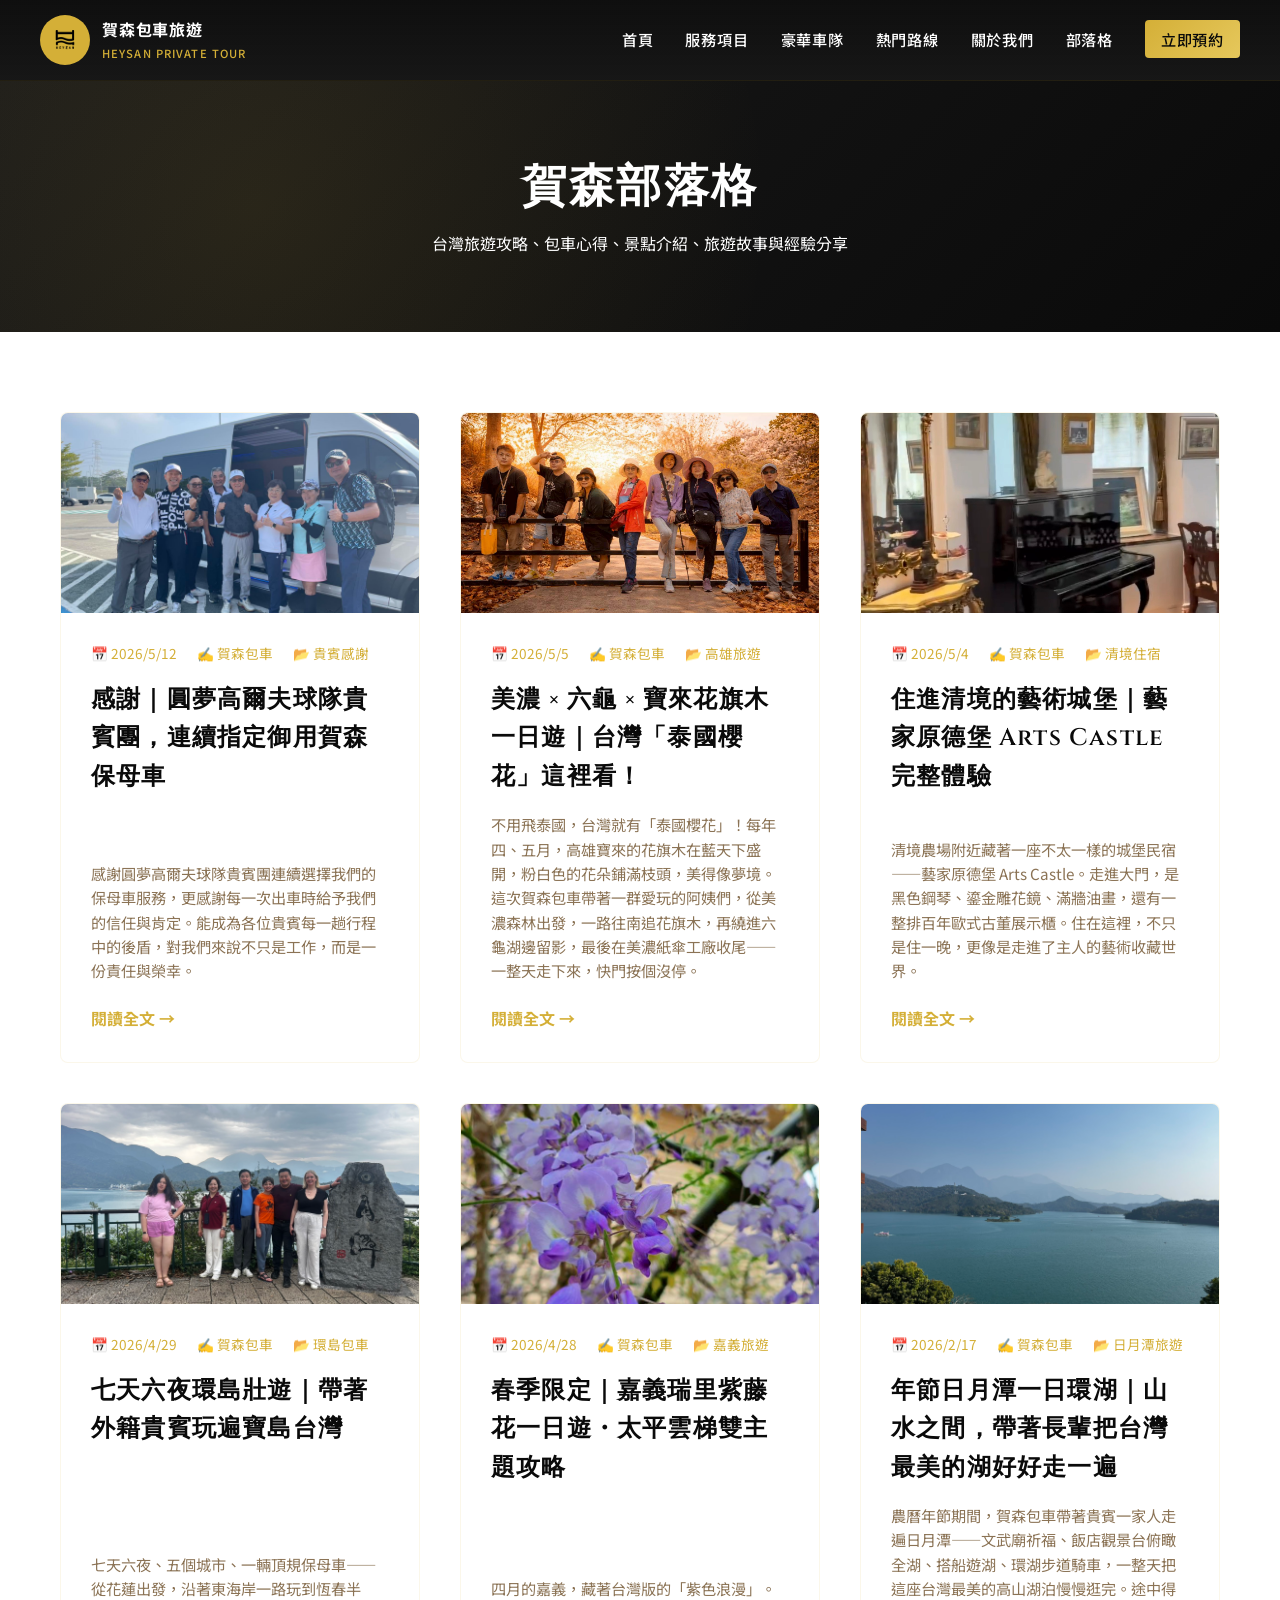
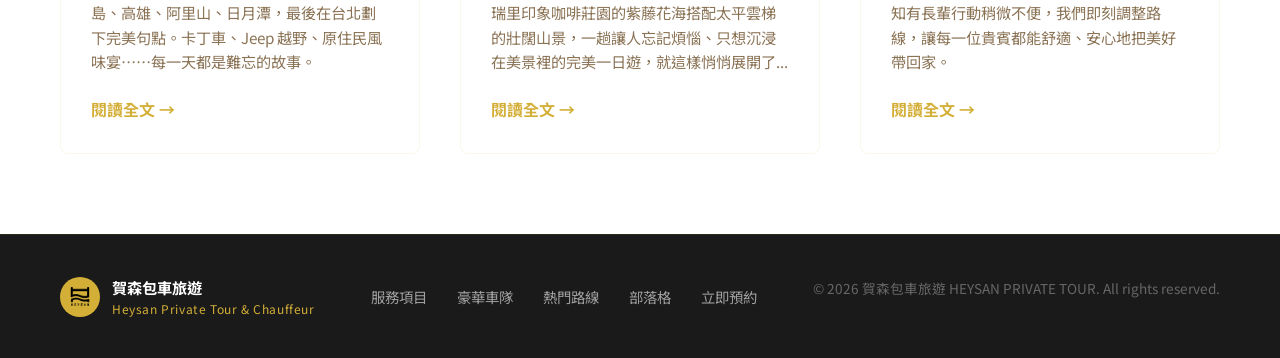
==== blog/index.html @ f7f4a474 "feat: 中國版介面全面轉換為簡體中文" ====
<!DOCTYPE html>
<html lang="zh-Hant">
<head>
  <meta charset="UTF-8" />
  <meta name="viewport" content="width=device-width, initial-scale=1.0" />
  <title>部落格 | 賀森包車旅遊</title>
  <meta name="description" content="賀森包車旅遊部落格 - 台灣旅遊攻略、包車心得、景點介紹、旅遊故事。" />
  <meta name="keywords" content="賀森包車, 台灣包車旅遊, 包車一日遊, 台中包車, 南投包車, 日月潭包車, 清境包車, 嘉義包車, 高雄包車, 環島包車" />
  <meta property="og:type" content="website" />
  <meta property="og:site_name" content="賀森包車旅遊" />
  <meta property="og:title" content="部落格 | 賀森包車旅遊" />
  <meta property="og:description" content="賀森包車旅遊部落格 - 台灣旅遊攻略、包車心得、景點介紹、旅遊故事。" />
  <meta property="og:url" content="https://leadercarrental.github.io/hesun-V.2/blog/" />
  <meta property="og:image" content="https://leadercarrental.github.io/hesun-V.2/blog/images/sun-moon-lake/S__478224393_0.jpg" />
  <link rel="canonical" id="canonical-link" href="https://leadercarrental.github.io/hesun-V.2/blog/" />
  <!-- Google Analytics（中國版不載入）-->
  <script>
    if (window.location.hostname !== 'leadercarrental779.pages.dev') {
      var s = document.createElement('script');
      s.async = true;
      s.src = 'https://www.googletagmanager.com/gtag/js?id=G-S09SJTV4PD';
      document.head.appendChild(s);
      window.dataLayer = window.dataLayer || [];
      function gtag(){dataLayer.push(arguments);}
      gtag('js', new Date());
      gtag('config', 'G-S09SJTV4PD');
    }
  </script>

  <link rel="stylesheet" href="../assets/css/fonts.css" />

  <link rel="stylesheet" href="../assets/css/styles.css?v=10" />
  <style>
    .blog-header {
      background: linear-gradient(135deg, var(--color-black) 0%, var(--color-dark) 100%);
      color: var(--color-white);
      padding: 80px 20px 60px;
      text-align: center;
      position: relative;
      /* 移除 overflow:hidden 避免遮擋手機版導覽下拉選單 */
    }

    .blog-header::before {
      content: '';
      position: absolute;
      inset: 0;
      background: radial-gradient(circle at 20% 50%, rgba(212, 175, 55, 0.1) 0%, transparent 50%);
    }

    .blog-header-content {
      position: relative;
      z-index: 2;
      max-width: 700px;
      margin: 0 auto;
    }

    .blog-header h1 {
      font-size: 2.8rem;
      margin-bottom: 1rem;
    }

    .blog-grid {
      display: grid;
      grid-template-columns: repeat(auto-fill, minmax(300px, 1fr));
      gap: 40px;
      padding: 80px 20px;
      max-width: 1200px;
      margin: 0 auto;
    }

    @media (max-width: 640px) {
      .blog-grid {
        grid-template-columns: 1fr;
        gap: 24px;
        padding: 40px 16px;
      }

      .blog-header {
        padding: 60px 16px 40px;
      }

      .blog-header h1 {
        font-size: 2rem;
      }
    }

    .blog-card {
      background: var(--color-white);
      border: 1px solid rgba(212, 175, 55, 0.1);
      border-radius: var(--border-radius);
      overflow: hidden;
      transition: var(--transition-slow);
      display: flex;
      flex-direction: column;
      height: 100%;
      cursor: pointer;
    }

    .blog-card:hover {
      transform: translateY(-10px);
      border-color: var(--color-gold);
      box-shadow: 0 20px 50px rgba(0, 0, 0, 0.1);
    }

    .blog-thumbnail {
      height: 200px;
      background: linear-gradient(135deg, rgba(212, 175, 55, 0.2), rgba(212, 175, 55, 0.05));
      display: flex;
      align-items: center;
      justify-content: center;
      font-size: 4rem;
      color: rgba(212, 175, 55, 0.3);
      overflow: hidden;
      position: relative;
    }

    .blog-card:hover .blog-thumbnail {
      transform: scale(1.05);
    }

    .blog-content {
      padding: 30px;
      flex-grow: 1;
      display: flex;
      flex-direction: column;
    }

    .blog-meta {
      display: flex;
      gap: 20px;
      font-size: 0.85rem;
      color: var(--color-gold);
      margin-bottom: 1rem;
      flex-wrap: wrap;
    }

    .blog-meta span {
      display: flex;
      align-items: center;
      gap: 5px;
    }

    .blog-card h3 {
      color: var(--color-dark);
      margin-bottom: 1rem;
      flex-grow: 1;
    }

    .blog-card p {
      color: var(--color-accent);
      font-size: 0.95rem;
      line-height: 1.6;
      margin-bottom: 1.5rem;
    }

    .blog-link {
      color: var(--color-gold);
      text-decoration: none;
      font-weight: 600;
      transition: var(--transition);
      display: inline-block;
    }

    .blog-link:hover {
      color: var(--color-gold-light);
      transform: translateX(5px);
    }

    .blog-empty {
      text-align: center;
      padding: 80px 20px;
      color: var(--color-accent);
    }

    .blog-empty h3 {
      margin-bottom: 1rem;
    }

    .blog-empty p {
      margin-bottom: 2rem;
    }

    .back-link {
      display: inline-block;
      padding: 10px 20px;
      color: var(--color-gold);
      text-decoration: none;
      margin: 20px;
      font-weight: 600;
      transition: var(--transition);
    }

    .back-link:hover {
      color: var(--color-gold-light);
    }

    .back-link::before {
      content: '← ';
      margin-right: 5px;
    }

    .blog-thumbnail img {
      width: 100%;
      height: 100%;
      object-fit: cover;
      display: block;
      transition: var(--transition-slow);
    }

    .blog-card:hover .blog-thumbnail img {
      transform: scale(1.05);
    }

    /* ===== ARTICLE MODAL ===== */
    .article-overlay {
      display: none;
      position: fixed;
      inset: 0;
      background: rgba(0, 0, 0, 0.85);
      z-index: 10000;
      overflow-y: auto;
      padding: 20px;
    }

    .article-overlay.open {
      display: block;
    }

    .article-box {
      background: #fff;
      max-width: 800px;
      margin: 40px auto;
      border-radius: 12px;
      overflow: hidden;
      position: relative;
    }

    .article-close-btn {
      position: fixed;
      top: 16px;
      right: 16px;
      background: var(--color-black);
      color: var(--color-gold);
      border: 1px solid var(--color-gold);
      padding: 8px 18px;
      font-size: 0.9rem;
      cursor: pointer;
      border-radius: 4px;
      z-index: 10001;
      transition: background 0.2s;
    }

    .article-close-btn:hover {
      background: var(--color-gold);
      color: var(--color-black);
    }

    .article-hero {
      background: linear-gradient(135deg, #000 0%, #1a1a1a 100%);
      color: #fff;
      padding: 50px 40px 40px;
    }

    .article-hero h1 {
      font-size: 1.9rem;
      line-height: 1.4;
      margin-bottom: 1rem;
      color: #fff;
    }

    .article-hero-meta {
      display: flex;
      gap: 20px;
      font-size: 0.85rem;
      color: var(--color-gold);
      flex-wrap: wrap;
    }

    .article-body {
      padding: 40px;
      line-height: 1.9;
    }

    .article-body p {
      color: #444;
      margin-bottom: 1.4rem;
      font-size: 1rem;
    }

    .article-body h2 {
      color: #111;
      font-size: 1.5rem;
      margin: 2.5rem 0 1rem;
      padding-bottom: 0.4rem;
      border-bottom: 2px solid rgba(212, 175, 55, 0.3);
    }

    .article-body ul {
      margin: 0 0 1.4rem 1.2rem;
      color: #444;
    }

    .article-body li {
      margin-bottom: 0.6rem;
    }

    .article-body figure {
      margin: 2rem 0;
    }

    .article-body figure img {
      width: 100%;
      border-radius: 10px;
      box-shadow: 0 6px 24px rgba(0, 0, 0, 0.12);
      display: block;
    }

    .article-cta {
      background: linear-gradient(135deg, rgba(212,175,55,0.08), transparent);
      border: 2px solid var(--color-gold);
      border-radius: 8px;
      padding: 36px;
      margin-top: 3rem;
      text-align: center;
    }

    .article-cta h3 {
      color: #111;
      margin-bottom: 0.8rem;
    }

    .article-cta p {
      color: #666;
      margin-bottom: 1.2rem;
    }

    /* 關鍵字標籤 */
    .article-tags {
      margin: 2.5rem 0 0.5rem;
      display: flex;
      flex-wrap: wrap;
      gap: 8px;
    }

    .article-tag {
      background: rgba(212, 175, 55, 0.07);
      border: 1px solid rgba(212, 175, 55, 0.3);
      color: #999;
      font-size: 0.76rem;
      padding: 4px 13px;
      border-radius: 20px;
      white-space: nowrap;
      letter-spacing: 0.02em;
    }

    /* 雙圖並排 */
    .image-pair {
      display: grid;
      grid-template-columns: 1fr 1fr;
      gap: 14px;
      margin: 2rem 0;
    }

    .image-pair figure {
      margin: 0;
    }

    .image-pair img {
      width: 100%;
      height: 260px;
      object-fit: cover;
      border-radius: 10px;
      box-shadow: 0 6px 24px rgba(0, 0, 0, 0.12);
      display: block;
    }

    @media (max-width: 600px) {
      .image-pair {
        grid-template-columns: 1fr;
      }
    }

    /* Cover image */
    .article-cover-wrap {
      width: 100%;
      max-height: 420px;
      overflow: hidden;
      line-height: 0;
    }

    .article-cover-wrap img {
      width: 100%;
      max-height: 420px;
      object-fit: cover;
      display: block;
    }

    /* figcaption */
    .article-body figcaption {
      text-align: center;
      font-size: 0.82rem;
      color: #999;
      margin-top: 0.5rem;
      font-style: italic;
    }

    /* 影片 */
    .article-video-wrap {
      margin: 2rem 0;
    }

    .article-video-wrap video {
      width: 100%;
      border-radius: 10px;
      box-shadow: 0 6px 24px rgba(0, 0, 0, 0.12);
      display: block;
      background: #000;
    }

    /* YouTube Shorts 嵌入 */
    .youtube-shorts-wrap {
      margin: 2rem auto;
      max-width: 360px;
      position: relative;
      border-radius: 12px;
      overflow: hidden;
      box-shadow: 0 6px 24px rgba(0, 0, 0, 0.15);
    }

    .youtube-shorts-wrap::before {
      content: '';
      display: block;
      padding-top: 177.78%;
    }

    .youtube-shorts-wrap iframe {
      position: absolute;
      top: 0;
      left: 0;
      width: 100%;
      height: 100%;
      border: none;
    }

    /* Ordered list */
    .article-body ol {
      margin: 0 0 1.4rem 1.4rem;
      color: #444;
    }

    .article-body ol li {
      margin-bottom: 0.6rem;
    }

    /* Blockquote */
    .article-body blockquote {
      border-left: 3px solid var(--color-gold);
      margin: 1.5rem 0;
      padding: 0.8rem 1.4rem;
      background: rgba(212, 175, 55, 0.05);
      color: #555;
      font-style: italic;
    }

    /* Lead paragraph */
    .article-body > p:first-child {
      font-size: 1.06rem;
      color: #333;
      line-height: 2.1;
    }

    /* 手機版 */
    @media (max-width: 640px) {
      .article-overlay {
        padding: 0;
      }

      .article-box {
        margin: 0;
        border-radius: 0;
        min-height: 100dvh;
      }

      .article-hero {
        padding: 60px 20px 28px;
      }

      .article-hero h1 {
        font-size: 1.45rem;
      }

      .article-body {
        padding: 28px 18px;
      }

      .article-cta {
        padding: 24px 18px;
      }
    }
  </style>
</head>
<body>

  <!-- =========== NAV =========== -->
  <header class="site-header" id="siteHeader">
    <div class="nav-container">
      <a href="../" class="brand">
        <span class="brand-logo-wrapper">
          <img src="../assets/images/3b4a41a40ee73024cca72734e7ab0da8.png" alt="HEYSAN 賀森包車旅遊" class="brand-logo" />
        </span>
        <span class="brand-name">
          <span class="brand-zh">賀森包車旅遊</span>
          <span class="brand-en">HEYSAN PRIVATE TOUR</span>
        </span>
      </a>

      <button class="menu-toggle" id="menuToggle" aria-label="開啟選單" aria-expanded="false">
        <span></span><span></span><span></span>
      </button>

      <nav class="nav-menu" id="navMenu">
        <ul>
          <li><a href="../#home">首頁</a></li>
          <li><a href="../#services">服務項目</a></li>
          <li><a href="../#fleet">豪華車隊</a></li>
          <li><a href="../#routes">熱門路線</a></li>
          <li><a href="../#about">關於我們</a></li>
          <li><a href="#">部落格</a></li>
          <li><a href="../#contact" class="nav-cta">立即預約</a></li>
        </ul>
      </nav>
    </div>
  </header>

  <!-- =========== BLOG HEADER =========== -->
  <section class="blog-header">
    <div class="blog-header-content">
      <h1>賀森部落格</h1>
      <p>台灣旅遊攻略、包車心得、景點介紹、旅遊故事與經驗分享</p>
    </div>
  </section>

  <!-- =========== BLOG CONTENT =========== -->
  <main>
    <div class="blog-grid" id="blogContainer">
      <!-- 部落格文章會動態加載到這裡 -->
    </div>
  </main>

  <!-- =========== FOOTER =========== -->
  <footer class="site-footer">
    <div class="container footer-inner">
      <div class="footer-brand">
        <span class="brand-logo-wrapper">
          <img src="../assets/images/3b4a41a40ee73024cca72734e7ab0da8.png" alt="HEYSAN" class="brand-logo" />
        </span>
        <div>
          <strong>賀森包車旅遊</strong>
          <small>Heysan Private Tour & Chauffeur</small>
        </div>
      </div>
      <nav class="footer-nav">
        <a href="../#services">服務項目</a>
        <a href="../#fleet">豪華車隊</a>
        <a href="../#routes">熱門路線</a>
        <a href="#">部落格</a>
        <a href="../#contact">立即預約</a>
      </nav>
      <p class="footer-copy">© <span id="year"></span> 賀森包車旅遊 HEYSAN PRIVATE TOUR. All rights reserved.</p>
    </div>
  </footer>

  <!-- ===== ARTICLE MODAL ===== -->
  <div class="article-overlay" id="articleOverlay" onclick="handleOverlayClick(event)">
    <button class="article-close-btn" onclick="closePost()">✕ 關閉</button>
    <div class="article-box" id="articleBox">
      <div id="articleContent"></div>
    </div>
  </div>

  <script src="../assets/js/main.js"></script>
  <script>
    // 部落格數據 - 可以編輯這個數組來添加文章
    const blogPosts = [
      {
        id: 11,
        title: '年節日月潭一日環湖｜山水之間，帶著長輩把台灣最美的湖好好走一遍',
        date: '2026-02-17',
        author: '賀森包車',
        category: '日月潭旅遊',
        slug: 'sun-moon-lake',
        keywords: ['日月潭包車', '日月潭一日遊', '日月潭環湖', '文武廟', '南投包車', '長輩旅遊台灣', '無障礙旅遊', '台灣包車旅遊', '年節旅遊包車', '賀森包車'],
        emoji: '🌊',
        image: 'images/sun-moon-lake/S__478224393_0.jpg',
        excerpt: '農曆年節期間，賀森包車帶著貴賓一家人走遍日月潭——文武廟祈福、飯店觀景台俯瞰全湖、搭船遊湖、環湖步道騎車，一整天把這座台灣最美的高山湖泊慢慢逛完。途中得知有長輩行動稍微不便，我們即刻調整路線，讓每一位貴賓都能舒適、安心地把美好帶回家。',
        content: `農曆年節出遊，賀森包車陪著貴賓一家人，把日月潭從早到晚好好走了一遍。

年假的日月潭天氣極好，藍天、碧水、山嵐，每一個景點都像明信片。

【第一站：文武廟】

[PAIR:images/sun-moon-lake/S__478224394_0.jpg|images/sun-moon-lake/S__478224397_0.jpg]

文武廟是日月潭最具代表性的廟宇，氣勢磅礴的三層牌樓面對整片湖景，年節期間廟前熱鬧非凡，紅燈籠高掛，香火鼎盛。廟口那塊刻著「日月潭文武廟」的巨石，是每個人必拍的打卡角。

[IMAGE:images/sun-moon-lake/S__478224396_0.jpg]

廟內掛滿了密密麻麻的祈福金鐘，紅絲帶在風中輕輕搖曳，每一個都承載著人們的心願——年節來這裡許個願，特別有感覺。

【第二站：制高觀景台】

文武廟拜完，來到制高點的觀景台，整個日月潭的湖面盡收眼底。

[IMAGE:images/sun-moon-lake/S__478224405_0.jpg]

觀景台的水盤裡飄著一朵蓮花，正對著遠處的拉魯島與慈恩塔——這個構圖，靜靜站在那裡就覺得很值得。湖水的顏色隨著光線在青色和藍色之間游移，怎麼拍都好看。

【第三站：搭船遊湖】

[IMAGE:images/sun-moon-lake/S__478224413_0.jpg]

來日月潭不搭船，等於只看了一半。我們從碼頭出發，貴賓們坐在船艙裡，讓湖風輕輕吹，遠眺慈恩塔、拉魯島，一路往水社方向行駛。

[PAIR:images/sun-moon-lake/S__478224416_0.jpg|images/sun-moon-lake/S__478224412_0.jpg]

船在湖中劈波前行，窗外的山巒倒映在湖面上，貴賓們輕鬆聊著、笑著，這段時光是整趟行程最悠閒的部分。

[IMAGE:images/sun-moon-lake/S__478224411_0.jpg]

從船上回望，湖面波光閃閃，藍天上的白雲跟著船走，那種開闊感，坐在車上看不到。

【第四站：環湖步道騎車】

[PAIR:images/sun-moon-lake/S__478224418_0.jpg|images/sun-moon-lake/S__478224415_0.jpg]

下船後，我們沿著環湖步道騎腳踏車。碼頭邊停著一排五顏六色的租用船隻，藍天倒映在湖中，光這個畫面就值得停下來拍一張。步道旁還有幾隻巨大的青蛙裝置藝術，小朋友一看到就衝過去合照，笑聲不斷。

[IMAGE:images/sun-moon-lake/S__478224419_0.jpg]

這趟行程途中，我們得知貴賓中有行動較為不便的長輩，我們即刻重新評估路線，選擇平坦、無障礙的步道帶大家遊覽，確保每一位貴賓都能舒適、安全地把日月潭走完。

看到長輩在湖邊開心笑著的那一幕，是我們最大的成就感。非常感謝貴賓們對賀森的規劃給予高度肯定——您們的滿意，是我們每一次出車最重要的事。

【賀森包車這樣帶你玩日月潭】

日月潭路線特色：
✓ 文武廟、觀景台、遊船、環湖步道，行程靈活搭配
✓ 有長輩或行動不便的貴賓？我們熟悉無障礙路線，安心交給我們
✓ 賀森專屬豪華保母車，山路也坐得舒服
✓ 全程專業司機，把好心情留給旅行本身

年節想帶家人出遊，或有親友來台想安排一日遊？歡迎透過官方 LINE @car779 與我們聯繫，讓賀森幫你把行程安排得漂漂亮亮。`
      },
      {
        id: 10,
        title: '感謝｜圓夢高爾夫球隊貴賓團，連續指定御用賀森保母車',
        date: '2026-05-12',
        author: '賀森包車',
        category: '貴賓感謝',
        slug: 'golf-team',
        keywords: ['高爾夫包車', '球隊包車台灣', '台中包車旅遊', '團體包車', '豪華保母車包車', '賀森包車', '台灣包車旅遊', '高爾夫球場接送'],
        emoji: '⛳',
        image: 'images/golf-team/617798476_1424000689736838_1164521410154348557_n.jpg',
        excerpt: '感謝圓夢高爾夫球隊貴賓團連續選擇我們的保母車服務，更感謝每一次出車時給予我們的信任與肯定。能成為各位貴賓每一趟行程中的後盾，對我們來說不只是工作，而是一份責任與榮幸。',
        content: `感謝圓夢高爾夫球隊貴賓團，連續多次選擇賀森專屬豪華保母車作為球隊出遊的指定座駕。

每一次出車，看到大家帶著輕鬆的笑容上車，揮完一輪好球後愉快下車，這個畫面對我們來說就是最大的肯定。

[IMAGE:images/golf-team/617798476_1424000689736838_1164521410154348557_n.jpg]

從準時接送、安全行車，到車廂空間的寬敞舒適、行李與球具的妥善擺放——這些細節，我們每一次都當作第一次一樣認真對待。

[PAIR:images/golf-team/618032887_1424000693070171_6635200761688233204_n.jpg|images/golf-team/621608409_1423997156403858_6415714287544637036_n.jpg]

球場的距離有時遠、路況有時複雜，但交給賀森，各位貴賓只需要把注意力放在今天的揮桿狀態上。移動的部分，我們全包了。

謝謝你們把重要的移動時刻交給我們。未來每一次出發，我們都會用同樣的標準、甚至更高的要求來服務。

如果您的球隊或團體也有包車出遊的需求，歡迎透過官方 LINE @car779 與我們聯繫，讓賀森保母車成為你們每一趟行程最可靠的後盾。`
      },
      {
        id: 9,
        title: '美濃 × 六龜 × 寶來花旗木一日遊｜台灣「泰國櫻花」這裡看！',
        date: '2026-05-05',
        author: '賀森包車',
        category: '高雄旅遊',
        slug: 'maolin-baolai',
        keywords: ['花旗木賞花', '台灣泰國櫻花', '高雄包車一日遊', '美濃包車', '六龜包車', '寶來花旗木', '賀森包車', '春季賞花台灣', '高雄旅遊包車'],
        emoji: '🌸',
        image: 'images/maolin-baolai/cover.jpg',
        excerpt: '不用飛泰國，台灣就有「泰國櫻花」！每年四、五月，高雄寶來的花旗木在藍天下盛開，粉白色的花朵鋪滿枝頭，美得像夢境。這次賀森包車帶著一群愛玩的阿姨們，從美濃森林出發，一路往南追花旗木，再繞進六龜湖邊留影，最後在美濃紙傘工廠收尾——一整天走下來，快門按個沒停。',
        content: `不用飛泰國，台灣就有「泰國櫻花」——高雄寶來的花旗木，每年四、五月準時盛開，粉白花朵鋪滿光禿禿的樹枝，配上蔚藍晴空，美到讓人忘記這裡是台灣。

這次賀森包車載著一群愛拍照的阿姨們，從美濃出發，玩了一整天，快門按到停不下來。

【第一站：美濃黃蝶翠谷森林步道】

[PAIR:images/maolin-baolai/forest-group.jpg|images/maolin-baolai/forest-art.jpg]

美濃的步道林蔭茂密，高大的樹木形成天然綠色隧道，地上鋪著一層落葉，走起來沙沙作響。陽光從樹梢篩落，光影交織，每個角落都是天然的拍照背景。

阿姨們一踏進去就完全失控，東一張、西一張，連導遊都跟不上快門聲。

【第二站：寶來花旗木（台灣「泰國櫻花」）】

花旗木學名 Cassia javanica，因外型酷似泰國的粉色櫻花，在台灣被稱作「泰國櫻花」。每年春末，寶來一帶的花旗木集體盛開，成了中南部最熱門的賞花景點之一。

[IMAGE:images/maolin-baolai/flowers-sky.jpg]

仰頭看的那一刻，整片天空都是粉白色的——這就是花旗木最迷人的角度，帶點水彩畫的柔美感，又有點日本賞花的浪漫氣息。

[PAIR:images/maolin-baolai/aunt-red.jpg|images/maolin-baolai/aunt-pink.jpg]

阿姨們當然不會錯過這個背景，紅外套的伸手摘花、粉帽的仰頭微笑，每個人都有自己的詮釋方式。花旗木的花期不長，能遇上盛開的時機，本身就是一種幸運。

[IMAGE:images/maolin-baolai/group-sit.jpg]

坐在花樹下的這一幕，是整天最輕鬆的時刻——藍天、粉花、大家隨意坐著，什麼都不用想，就這樣沐浴在花海裡。

【花旗木花朵近看】

[IMAGE:images/maolin-baolai/flower-close.jpg]

靠近看，花旗木的每一串花都是白中帶粉、粉中帶紅的漸層，花蕊細長捲曲，非常精緻。怪不得讓阿姨們一個個舉起手機往花堆裡鑽。

【第三站：六龜明潭水庫湖景】

[IMAGE:images/maolin-baolai/lake-group.jpg]

賞完花，驅車前往六龜的明潭水庫。藍天白雲倒映在湖面上，遠方山巒一層層往後推，湖心的涼亭點綴其中，像一幅水墨畫。全團在湖邊欄杆前拍了這張，是整趟行程最有氣勢的大合照。

【第四站：美濃紙傘文化村】

[IMAGE:images/maolin-baolai/umbrella-shop.jpg]

最後繞回美濃，走進傳統紙傘工廠。店內掛滿手工彩繪油紙傘，牆上是一圈圈大小不一的紙傘裝飾，配上大紅花布牆面，光是站在裡面就是一張大片。阿姨們流連在扇子和紙傘展示架之間，每把都想帶回家。

【賀森包車這樣帶你玩】

美濃 → 寶來 → 六龜 → 美濃的路線，開起來山路蜿蜒，對不熟悉路況的旅客來說找路是一大挑戰。

搭賀森專屬豪華保母車，讓我們幫你把交通全搞定。車廂寬敞舒適，高背真皮座椅、4K 大螢幕，一路上可以聊天、可以小憩，到了景點就下車拍照，完全不費腦。

賀森包車高雄路線特色：
✓ 熟悉美濃、六龜、寶來山區路況，安全省心
✓ 行程彈性規劃，花旗木盛開期特別推薦
✓ 賀森專屬豪華保母車，山路也坐得舒服
✓ 全程專業司機，把好心情留給旅行本身

每年花旗木只開一次，錯過再等一年——有想法了嗎？歡迎聯絡賀森包車，我們來幫你把這趟安排得漂漂亮亮。`
      },
      {
        id: 8,
        title: '住進清境的藝術城堡｜藝家原德堡 Arts Castle 完整體驗',
        date: '2026-05-04',
        author: '賀森包車',
        category: '清境住宿',
        slug: 'arts-castle',
        keywords: ['清境包車', '清境農場一日遊', '藝家原德堡', '南投包車', '清境民宿推薦', '台灣包車旅遊', '賀森包車', '清境景點'],
        emoji: '🏰',
        image: 'images/arts-castle/lobby.jpg',
        excerpt: '清境農場附近藏著一座不太一樣的城堡民宿——藝家原德堡 Arts Castle。走進大門，是黑色鋼琴、鎏金雕花鏡、滿牆油畫，還有一整排百年歐式古董展示櫃。住在這裡，不只是住一晚，更像是走進了主人的藝術收藏世界。',
        content: `住進一座裝滿藝術的城堡，睡在清境的雲霧裡——藝家原德堡 Arts Castle，就是那種讓你踏進大門就捨不得出去的地方。

【一踏進門，像走進歐洲老宅】

推開藝家原德堡的大門，第一眼就愣住了。

大廳中央擺著一架亮黑色的直立式鋼琴，旁邊是繁複雕花的鎏金立鏡，大理石地板、壁燈燭台、歐式線板天花——這根本不像台灣山上的民宿，更像是搬進了一棟義大利老貴族的宅邸。

每一個角落都有故事。鋼琴旁邊掛著油畫，窗台上擺著古典雕塑畫作，光線從有流蘇的絲絨窗簾縫隙透進來，灑在大理石地板上——整個畫面美得像一幀靜止的電影場景。

[PAIR:images/arts-castle/lobby.jpg|images/arts-castle/music-room.jpg]

【藝術品堆疊出的空間氣質】

藝家原德堡不只是「歐式風格」，它更像是一個私人藝術收藏空間。

另一間廳堂裡，一架深木色古典直立鋼琴靠著石磚牆，旁邊擺著吉他，牆上密密貼著各種油畫和版畫，角落放著西洋棋盤——這裡不是展示品，而是真的可以彈、可以玩，是主人生活的一部分。

[IMAGE:images/arts-castle/window-art.jpg]

窗台上的那幅油畫讓人駐足良久。畫的是古典雕塑人物，帶著一股復古的學院氣息，配上窗外清境的白霧遠山，東西方的美學在這個瞬間奇妙地重疊在一起。

【收藏控的天堂：百年古董展示櫃】

如果你是喜歡老物件的人，這裡絕對讓你移不開眼。

[IMAGE:images/arts-castle/antique-cabinet.jpg]

館內有一組龐大的歐式手工雕刻古董展示櫃，每一格都陳列著歲月留下來的東西——瓷器、老鐘、銅燈座、瓷偶……細看每一件小物，都像是從某個時代流傳下來的記憶。這種密度的收藏，在台灣的民宿裡幾乎看不到。

【來感受一下整體空間氛圍】

[YOUTUBE:L3dhUFrcS4A]

【住在清境雲霧裡的城堡感】

藝家原德堡坐落在清境農場附近，海拔約 1,750 公尺，夜晚氣溫涼爽舒適，躺在充滿藝術氣息的房間裡入睡，窗外是連綿起伏的山脈。

早晨推開窗，雲霧從山谷間緩緩升起，剛好把城堡輕輕圍繞起來——這種感覺，才是清境住宿最迷人的地方。

📍 藝家原德堡 Arts Castle
地點：南投縣仁愛鄉清境地區

【搭賀森包車上山，放輕鬆最重要】

清境地區山路蜿蜒，從平地開車上山需要一段時間，對不熟悉路況的旅客來說，找路是最辛苦的事。

讓賀森包車幫你包辦這段，搭上賀森專屬豪華保母車，在寬敞舒適的車廂裡欣賞山景慢慢爬升，到了城堡門口下車就直接入住，輕鬆愜意展開清境之旅。

賀森包車清境路線特色：
✓ 熟悉山區路況，安全上山下山
✓ 行程彈性，可搭配清境農場、奧萬大等景點
✓ 賀森專屬豪華保母車廂寬敞舒適，山路也不暈車
✓ 全程專業司機陪伴，讓你把全部注意力留給旅行本身

想去清境住一晚城堡嗎？歡迎聯絡賀森包車，讓我們幫你安排一趟輕鬆又有質感的清境之旅。`
      },
      {
        id: 7,
        title: '七天六夜環島壯遊｜帶著外籍貴賓玩遍寶島台灣',
        date: '2026-04-29',
        author: '賀森包車',
        category: '環島包車',
        slug: 'island-7days',
        keywords: ['台灣環島包車', '七天環島行程', '環島旅遊包車', '外籍旅客台灣旅遊', '台灣包車旅遊', '賀森包車', '全台包車行程', '台灣深度旅遊'],
        emoji: '🗺️',
        image: 'images/island7days/cover.jpg',
        excerpt: '七天六夜、五個城市、一輛頂規保母車——從花蓮出發，沿著東海岸一路玩到恆春半島、高雄、阿里山、日月潭，最後在台北劃下完美句點。卡丁車、Jeep 越野、原住民風味宴……每一天都是難忘的故事。',
        content: `七天六夜，一輛賀森專屬豪華保母車，載著一群外籍貴賓把台灣從東到西繞了一圈。
從松山機場接到最後一站台北，花蓮、台東、墾丁、高雄、阿里山、日月潭、台中全走到——這是賀森包車接過最有成就感的一趟行程之一。

【Day 1｜松山機場接機，花蓮初相遇】

下午航班落地松山，豪哥準時在出口舉牌等候，一行人把行李搬上賀森專屬豪華保母車，往東出發，目標花蓮。

車廂寬敞安靜，高背真皮座椅、藍光氣氛燈，長途路程也不覺得累。客人坐進去的第一句話是：「這根本是飯店！」

[IMAGE:images/island7days/crafter-interior.jpg]

第一晚住進煙波大飯店花蓮館，傍晚帶大家逛了花蓮市區和夜市，試試在地小吃。外籍客人看到夜市攤販的熱鬧程度，眼睛瞪得大大的，不停拍照。

【Day 2｜七星潭、清水斷崖，花蓮最美的兩張臉】

花蓮讓外國人最震撼的，永遠是那兩個地方——七星潭和清水斷崖。

七星潭的礫石海灘在藍天下格外純淨，客人自發性地疊起石頭堆，說這是許願的方式，笑聲傳得很遠。全團在海堤大石碑前合影，有說有笑，根本不像才認識不久的陌生人。

[PAIR:images/island7days/qixingtan-stones.jpg|images/island7days/qixingtan-group.jpg]

清水斷崖則是讓所有人安靜下來的地方。那面峭壁從山頂一路削下去直接插入太平洋，規模大到說不出話。我們停下來在觀景台拍了一張大合照，背後是整片藍——山是藍的、海是藍的、天是藍的。

[IMAGE:images/island7days/qingshui-cliff.jpg]

下午在花蓮縱谷還玩了一場戶外趣味射靶活動，大家輪流在廣闊草地上挑戰投球，中央山脈就在背後當佈景，小朋友投得比大人準，笑翻全場。

[IMAGE:images/island7days/hualien-activity.jpg]

【Day 3｜台東南迴秘境，原住民風味晚宴】

台東往墾丁的南迴公路，是台灣藏得最好的秘密之一。一路沿山海之間行駛，偶爾拐進小徑走到黑岩海岸邊，我們帶客人鑽進天然海蝕洞，被大自然的力量震撼到停在原地不動。

[PAIR:images/island7days/rocky-coast.jpg|images/island7days/cave.jpg]

傍晚抵達墾丁後，夜晚走進打鹿岸原住民主題餐廳。客人坐定後，桌上直接上一塊大石頭和木槌，要自己動手搗特製料理——這一幕讓外籍客人興奮地說，這是整趟旅行「最酷的晚餐」。

[IMAGE:images/island7days/aboriginal-dinner.jpg]

【Day 4｜墾丁恐龍賽車場，Jeep 越野體驗】

這一天是整趟旅程的活動高潮。

早上帶客人前往「墾丁恐龍賽車場」體驗卡丁車，場地旁邊還有等比例恐龍裝置，小朋友看到整個人瘋掉，套上安全帽二話不說跳進車裡。兩台車在賽道上你追我跑，彎道一個接一個，根本不想停。

[PAIR:images/island7days/kart1.jpg|images/island7days/kart2.jpg]

下午換搭 Jeep 越野車，感受截然不同的刺激。坐在敞篷吉普裡迎著海風，小朋友甚至爬到車頂，一整趟笑聲不斷。

[IMAGE:images/island7days/jeep.jpg]

晚上前往高雄六合夜市，一杯木瓜牛奶下去，外籍客人正式宣布台灣夜市是世界奇景。

[IMAGE:images/island7days/nightmarket.jpg]

【Day 5｜佛光山莊嚴禮讚，阿里山雲霧林道】

高雄早上帶客人至佛光山，感受台灣最大佛教聖地的莊嚴氣息。宏偉的山門牌樓讓外籍貴賓直呼壯觀。

[IMAGE:images/island7days/foguangshan.jpg]

下午往阿里山前行，山路迂迴、雲霧繞林，窗外綠意一層一層往上堆疊。豪華保母車廂裡大螢幕放著音樂，大家說說笑笑，一路就到了山頂。晚間趕到日月潭，在湖邊餐廳享用晚餐，夜幕下的湖面靜得像一面鏡子。

【Day 6｜日月潭環湖，搭船遊湖】

清晨的日月潭少了白天人潮，湖面映著遠山，美得很安靜。全團在日月潭石碑前留下整趟旅程最有代表性的合影——背後那片水色和山色，幾乎不需要修圖。

[PAIR:images/island7days/alishan-group.jpg|images/island7days/cover.jpg]

搭遊湖船繞行日月潭，穿上救生衣上船，湖風徐徐，孩子們靠在船舷往外看，大人端著相機拍個不停。

[IMAGE:images/island7days/sunmoon-boat.jpg]

傍晚離開日月潭，驅車前往台中永豐棧酒店，午餐在頂級鱘龍魚農莊大快朵頤。

【Day 7｜台中歌劇院，台北101，完美落幕】

最後一天，早上遊台中國家歌劇院，建築本身就是一件藝術品，曲面牆體讓外籍客人驚豔不已。接著一路北上台北，下午在 101 和國父紀念館走走逛逛，城市全景讓大家拍個沒完。

傍晚把客人送進台北福容大飯店，行李搬進門的那一刻，七天六夜的台灣環島正式劃下句點。

道別時，客人說台灣比他們想像的更美、更好玩——這句話，是我們做這份工作最有成就感的瞬間。

[IMAGE:images/island7days/taitung-coast.jpg]

【賀森包車的環島服務】

一趟環島不只是「把人從 A 送到 B」，而是讓旅程中的每一段路都有故事可說。我們的賀森專屬豪華保母車，寬敞舒適，高速公路上大家可以休息睡覺，到了景點就精神飽滿下車玩。

全程由專業司機帶路，熟悉各地景點、餐廳、停車位，不用擔心找路，把全部的注意力留給旅行本身。

如果你也想來一趟環島壯遊，歡迎聯繫賀森包車，讓我們幫你規劃屬於你們的台灣故事。`
      },
      {
        id: 6,
        title: '春季限定｜嘉義瑞里紫藤花一日遊・太平雲梯雙主題攻略',
        date: '2026-04-28',
        author: '賀森包車',
        category: '嘉義旅遊',
        slug: 'ruili',
        keywords: ['嘉義包車一日遊', '瑞里紫藤花', '太平雲梯', '嘉義景點推薦', '春季賞花包車', '台灣包車旅遊', '賀森包車', '嘉義旅遊攻略'],
        emoji: '🌸',
        image: 'images/ruili/cover.jpg',
        excerpt: '四月的嘉義，藏著台灣版的「紫色浪漫」。瑞里印象咖啡莊園的紫藤花海搭配太平雲梯的壯闊山景，一趟讓人忘記煩惱、只想沉浸在美景裡的完美一日遊，就這樣悄悄展開了...',
        content: `四月的嘉義，藏著台灣版的紫色浪漫。

每年春天，當山城瑞里的紫藤花開，整片花牆如夢似幻地垂落，那一串串飽滿的紫色花穗，不輸日本藤花祭的美景。賀森包車這次帶著大家，從中部出發南下嘉義，先追花、再探橋，走一趟讓人忘記煩惱的春日一日遊。

【第一站：瑞里印象民宿咖啡莊園】

[IMAGE:images/ruili/sign.jpg]

瑞里印象是當地人氣最旺的紫藤花打卡點，莊園庭園裡種滿了成熟的紫藤，花期時整面牆被淡紫色覆蓋，配上莊園特有的日式木造建築，美得像一幅畫。

來這裡一定要做的事：
- 在紫藤花牆前拍個夠，每個角度都是大片
- 坐在戶外座位點杯咖啡，頭上就是滿滿的花
- 與莊園內的熊賀咖可愛裝置合拍留念

[IMAGE:images/ruili/portrait.jpg]

【在花棚下喝咖啡，時間好像慢下來了】

莊園設有戶外咖啡座，頭頂上的紫藤就這樣垂落下來，泡著茶、翻著雜誌，耳邊是鳥叫聲，鼻尖飄著花香——這種愜意，是城市裡找不到的。

[IMAGE:images/ruili/cafe.jpg]

莊園內還有一個超夢幻的粉色鐵框打卡區，兩隻大熊熊守護著粉色鞦韆，紫藤從上方垂落，是整趟行程最讓人捨不得離開的角落，旅客們在這裡拍了又拍，完全停不下來！

【第二站：太平雲梯】

吃飽賞花之後，我們驅車前往嘉義另一個震撼人心的景點——太平雲梯。

[IMAGE:images/ruili/bridge.jpg]

這座全長281公尺的高山吊橋，懸掛在山谷之間，踩上去微微搖晃，底下是連綿的翠綠山景，視野遼闊到讓人心曠神怡。橋頭還有一隻帥氣的不鏽鋼犀牛藝術裝置，非常吸睛。

太平雲梯亮點：
- 全台最長高山吊橋之一，山谷景觀壯觀震撼
- 清晨天氣好時有機會看到雲海，像走在天空中
- 橋頭不鏽鋼犀牛裝置是超人氣打卡點

[IMAGE:images/ruili/group.jpg]

全團在太平雲梯橋頭合影，藍天白雲、山巒疊翠，每個人臉上都掛著滿滿的笑容——這就是出來玩最好的表情。

【賀森包車這樣幫你規劃】

這趟南下嘉義的行程，我們安排了寬敞的頂規豪華保母車，一路上大家有說有笑，不用擔心開車找路，抵達景點直接下車就能拍照，輕鬆又舒適。

賀森包車服務特色：
✓ 嘉義一日遊包車接送，全程無需自駕煩惱
✓ 景點停留時間彈性，不趕行程、玩得盡興
✓ 司機熟悉在地路況，帶你找隱藏美景
✓ 賀森專屬豪華保母車，乘坐超舒適

春天的嘉義，正是出遊的最好時機。如果你也想追紫藤花、走太平雲梯，歡迎聯絡賀森包車，讓我們幫你規劃一趟輕鬆又豐富的嘉義之旅！`
      }
    ];
    // 動態渲染部落格文章
    function renderBlog() {
      const container = document.getElementById('blogContainer');

      if (blogPosts.length === 0) {
        container.innerHTML = `
          <div style="grid-column: 1 / -1;" class="blog-empty">
            <h3>🚀 即將推出</h3>
            <p>我們正在準備精彩的部落格文章。敬請期待！</p>
            <a href="../#contact" class="btn btn-primary">預訂包車行程</a>
          </div>
        `;
        return;
      }

      const sorted = [...blogPosts].sort((a, b) => new Date(b.date) - new Date(a.date));
      container.innerHTML = sorted.map(post => `
        <article class="blog-card" onclick="expandPost(${post.id})">
          <div class="blog-thumbnail">${post.image ? `<img src="${post.image}" alt="${post.title}">` : post.emoji}</div>
          <div class="blog-content">
            <div class="blog-meta">
              <span>📅 ${new Date(post.date).toLocaleDateString('zh-Hant-TW')}</span>
              <span>✍️ ${post.author}</span>
              <span>📂 ${post.category}</span>
            </div>
            <h3>${post.title}</h3>
            <p>${post.excerpt}</p>
            <a href="#" class="blog-link" onclick="expandPost(${post.id}); return false;">閱讀全文 →</a>
          </div>
        </article>
      `).join('');
    }

    // 解析內文段落為 HTML（逐行解析，支援混合段落）
    function renderContent(raw) {
      const lines = raw.split('\n');
      const html = [];
      let i = 0;

      while (i < lines.length) {
        const line = lines[i].trim();

        // 略過空行
        if (!line) { i++; continue; }

        // [YOUTUBE:id] YouTube 嵌入（中國版顯示提示）
        if (line.startsWith('[YOUTUBE:')) {
          const m = line.match(/\[YOUTUBE:([^\]]+)\]/);
          if (m) {
            if (window.location.hostname === 'leadercarrental779.pages.dev') {
              html.push('<p style="text-align:center;color:#999;font-size:0.9rem;padding:16px 0;">📱 影片請至抖音搜尋「賀森包車」觀看</p>');
            } else {
              html.push(
                '<div class="youtube-shorts-wrap">' +
                  '<iframe src="https://www.youtube.com/embed/' + m[1].trim() + '?rel=0" ' +
                  'allow="accelerometer; autoplay; clipboard-write; encrypted-media; gyroscope; picture-in-picture" ' +
                  'allowfullscreen loading="lazy"></iframe>' +
                '</div>'
              );
            }
          }
          i++; continue;
        }

        // [VIDEO:path] 影片
        if (line.startsWith('[VIDEO:')) {
          const m = line.match(/\[VIDEO:([^\]]+)\]/);
          if (m) {
            html.push(
              '<figure class="article-video-wrap">' +
                '<video controls playsinline preload="metadata">' +
                  '<source src="' + m[1].trim() + '" type="video/mp4">' +
                  '<source src="' + m[1].trim() + '" type="video/quicktime">' +
                '</video>' +
              '</figure>'
            );
          }
          i++; continue;
        }

        // [PAIR:img1|img2] 雙圖並排
        if (line.startsWith('[PAIR:')) {
          const m = line.match(/\[PAIR:([^|]+)\|([^\]]+)\]/);
          if (m) {
            html.push(
              '<div class="image-pair">' +
                '<figure><img src="' + m[1].trim() + '" loading="lazy" alt=""></figure>' +
                '<figure><img src="' + m[2].trim() + '" loading="lazy" alt=""></figure>' +
              '</div>'
            );
          }
          i++; continue;
        }

        // [IMAGE:path] 或 [IMAGE:path|圖說]
        if (line.startsWith('[IMAGE:')) {
          const m = line.match(/\[IMAGE:([^|\]]+)(?:\|([^\]]+))?\]/);
          if (m) {
            const src = m[1].trim();
            const cap = m[2] ? m[2].trim() : '';
            html.push(
              '<figure>' +
                '<img src="' + src + '" alt="' + cap + '" loading="lazy">' +
                (cap ? '<figcaption>' + cap + '</figcaption>' : '') +
              '</figure>'
            );
          }
          i++; continue;
        }

        // 【標題】
        if (line.startsWith('【')) {
          const m = line.match(/【([^】]+)】(.*)/);
          if (m) {
            html.push('<h2>' + m[1] + '</h2>');
            const after = m[2].trim();
            if (after) html.push('<p>' + after + '</p>');
          }
          i++; continue;
        }

        // 條列項目（-、•、✓、✗）
        if (/^[-•✓✗]\s?/.test(line)) {
          const items = [];
          while (i < lines.length) {
            const l = lines[i].trim();
            if (!l) break;
            if (/^[-•✓✗]\s?/.test(l)) {
              items.push('<li>' + l.replace(/^[-•✓✗]\s*/, '') + '</li>');
              i++;
            } else { break; }
          }
          html.push('<ul>' + items.join('') + '</ul>');
          continue;
        }

        // 數字條列（1. 2. 或 1) 2)）
        if (/^\d+[.)]\s/.test(line)) {
          const items = [];
          while (i < lines.length) {
            const l = lines[i].trim();
            if (!l) break;
            if (/^\d+[.)]\s/.test(l)) {
              items.push('<li>' + l.replace(/^\d+[.)]\s+/, '') + '</li>');
              i++;
            } else { break; }
          }
          html.push('<ol>' + items.join('') + '</ol>');
          continue;
        }

        // 一般段落：連續非空行合併，保留換行為 <br>
        const pLines = [];
        while (i < lines.length) {
          const l = lines[i].trim();
          if (!l) break;
          if (l.startsWith('[IMAGE:') || l.startsWith('【') ||
              /^[-•✓✗]\s?/.test(l) || /^\d+[.)]\s/.test(l)) break;
          pLines.push(l);
          i++;
        }
        if (pLines.length > 0) {
          html.push('<p>' + pLines.join('<br>') + '</p>');
        }
      }

      return html.join('');
    }

    // ===== 全站共用 SEO 關鍵字標籤 =====
    const globalTags = [
      '台中包車','南投包車','日月潭包車','清境包車','嘉義包車','高雄包車','台灣環島包車','中部包車',
      '包車旅遊','一日遊包車','包車推薦','豪華保母車','台灣包車','包車自由行',
      '長輩旅遊包車','家庭旅遊包車','團體包車','員工旅遊包車','外籍旅客台灣','無障礙旅遊台灣',
      '日月潭一日遊包車','清境農場包車','阿里山包車','九族文化村包車'
    ];

    function renderTags() {
      return '<div class="article-tags">' +
        globalTags.map(t => '<span class="article-tag">' + t + '</span>').join('') +
      '</div>';
    }

    // ===== SEO 工具函式 =====
    const _BASE = 'https://leadercarrental.github.io/hesun-V.2/blog/';
    const _origTitle = document.title;
    const _origDesc = document.querySelector('meta[name="description"]').content;
    const _origKw   = document.querySelector('meta[name="keywords"]').content;

    function _setMeta(name, val) {
      const el = document.querySelector('meta[name="' + name + '"]');
      if (el) el.setAttribute('content', val);
    }
    function _setOg(prop, val) {
      const el = document.querySelector('meta[property="' + prop + '"]');
      if (el) el.setAttribute('content', val);
    }

    function updateMeta(post) {
      const fullTitle = post.title + ' | 賀森包車旅遊';
      document.title = fullTitle;
      _setMeta('description', post.excerpt);
      _setMeta('keywords', post.keywords ? post.keywords.join(', ') : _origKw);
      _setOg('og:title', fullTitle);
      _setOg('og:description', post.excerpt);
      _setOg('og:url', _BASE + '?p=' + post.slug);
      if (post.image) _setOg('og:image', _BASE + post.image);
      const cl = document.getElementById('canonical-link');
      if (cl) cl.setAttribute('href', _BASE + '?p=' + post.slug);
    }

    function restoreMeta() {
      document.title = _origTitle;
      _setMeta('description', _origDesc);
      _setMeta('keywords', _origKw);
      _setOg('og:title', _origTitle);
      _setOg('og:description', _origDesc);
      _setOg('og:url', _BASE);
      const cl = document.getElementById('canonical-link');
      if (cl) cl.setAttribute('href', _BASE);
    }

    function injectJsonLd(post) {
      const old = document.getElementById('article-jsonld');
      if (old) old.remove();
      const schema = {
        '@context': 'https://schema.org',
        '@type': 'Article',
        headline: post.title,
        description: post.excerpt,
        datePublished: post.date,
        keywords: post.keywords ? post.keywords.join(', ') : '',
        url: _BASE + '?p=' + post.slug,
        author: { '@type': 'Organization', name: '賀森包車旅遊' },
        publisher: {
          '@type': 'Organization',
          name: '賀森包車旅遊',
          url: 'https://leadercarrental.github.io/hesun-V.2/'
        }
      };
      if (post.image) schema.image = _BASE + post.image;
      const s = document.createElement('script');
      s.id = 'article-jsonld';
      s.type = 'application/ld+json';
      s.textContent = JSON.stringify(schema);
      document.head.appendChild(s);
    }

    // 展開文章（Modal 方式）
    function expandPost(id) {
      const post = blogPosts.find(p => p.id === id);
      if (!post) return;

      // SEO：更新 meta、URL、JSON-LD
      updateMeta(post);
      if (post.slug) history.pushState({ postId: id }, post.title, '?p=' + post.slug);
      injectJsonLd(post);

      const coverHtml = post.image
        ? '<div class="article-cover-wrap"><img src="' + post.image + '" alt="' + post.title + '" loading="lazy"></div>'
        : '';

      document.getElementById('articleContent').innerHTML =
        '<div class="article-hero">' +
          '<h1>' + (post.emoji ? post.emoji + ' ' : '') + post.title + '</h1>' +
          '<div class="article-hero-meta">' +
            '<span>📅 ' + new Date(post.date).toLocaleDateString('zh-Hant-TW') + '</span>' +
            '<span>✍️ ' + post.author + '</span>' +
            '<span>📂 ' + post.category + '</span>' +
          '</div>' +
        '</div>' +
        coverHtml +
        '<div class="article-body">' +
          renderContent(post.content) +
          renderTags() +
          '<div class="article-cta">' +
            '<h3>準備好開始您的台灣包車之旅了嗎？</h3>' +
            '<p>立即聯絡我們，根據您的興趣規劃專屬行程</p>' +
            '<a href="../#contact" class="btn btn-primary">立即預約</a>' +
          '</div>' +
        '</div>';

      const overlay = document.getElementById('articleOverlay');
      overlay.classList.add('open');
      overlay.scrollTop = 0;
      document.body.style.overflow = 'hidden';
    }

    // 關閉文章
    function closePost() {
      document.getElementById('articleOverlay').classList.remove('open');
      document.body.style.overflow = '';
      restoreMeta();
      history.pushState(null, _origTitle, window.location.pathname);
      const ld = document.getElementById('article-jsonld');
      if (ld) ld.remove();
    }

    // 點擊遮罩關閉
    function handleOverlayClick(e) {
      if (e.target === document.getElementById('articleOverlay')) closePost();
    }

    // ESC 鍵關閉
    document.addEventListener('keydown', function(e) {
      if (e.key === 'Escape') closePost();
    });

    // 瀏覽器上一頁／下一頁鍵同步
    window.addEventListener('popstate', function(e) {
      if (e.state && e.state.postId) {
        expandPost(e.state.postId);
      } else {
        const overlay = document.getElementById('articleOverlay');
        if (overlay.classList.contains('open')) {
          overlay.classList.remove('open');
          document.body.style.overflow = '';
          restoreMeta();
          const ld = document.getElementById('article-jsonld');
          if (ld) ld.remove();
        }
      }
    });

    // 直接用分享連結進入時自動開啟文章（例如 ?p=sun-moon-lake）
    window.addEventListener('DOMContentLoaded', function() {
      const slug = new URLSearchParams(window.location.search).get('p');
      if (slug) {
        const post = blogPosts.find(p => p.slug === slug);
        if (post) expandPost(post.id);
      }
    });

    // 初始化部落格
    renderBlog();

    // 中國版介面轉簡體
    if (window.location.hostname === 'leadercarrental779.pages.dev') {
      document.documentElement.lang = 'zh-Hans';
      document.title = '博客 | 贺森包车旅游';
      const md = document.querySelector('meta[name="description"]');
      if (md) md.content = '贺森包车旅游博客 - 台湾旅游攻略、包车心得、景点介绍、旅游故事。';

      const zhMap = [
        ['賀森部落格','贺森旅游日志'],
        ['台灣旅遊攻略、包車心得、景點介紹、旅遊故事與經驗分享','台湾旅游攻略、包车心得、景点介绍、旅游故事与经验分享'],
        ['準備好開始您的台灣包車之旅了嗎？','准备好开始您的台湾包车之旅了吗？'],
        ['立即聯絡我們，根據您的興趣規劃專屬行程','立即联系我们，根据您的兴趣规划专属行程'],
        ['立即預約','立即预约'],
        ['閱讀全文','阅读全文'],
        ['服務項目','服务项目'],
        ['豪華車隊','豪华车队'],
        ['熱門路線','热门路线'],
        ['部落格','旅游日志'],
        ['聯絡我們','联系我们'],
        ['首頁','首页'],
        ['包車旅遊','包车旅游'],
        ['貴賓感謝','贵宾感谢'],
        ['高雄旅遊','高雄旅游'],
        ['清境住宿','清境住宿'],
        ['環島包車','环岛包车'],
        ['嘉義旅遊','嘉义旅游'],
        ['日月潭旅遊','日月潭旅游'],
      ];

      function walkNodes(node) {
        if (node.nodeType === Node.TEXT_NODE) {
          let t = node.nodeValue;
          for (const [tc, sc] of zhMap) {
            if (t.includes(tc)) t = t.split(tc).join(sc);
          }
          node.nodeValue = t;
        } else if (node.nodeType === Node.ELEMENT_NODE &&
                   node.tagName !== 'SCRIPT' && node.tagName !== 'STYLE') {
          node.childNodes.forEach(walkNodes);
        }
      }

      // 頁面載入後執行，確保動態渲染的文章卡片也套用
      setTimeout(function() { walkNodes(document.body); }, 50);
    }
  </script>
</body>
</html>
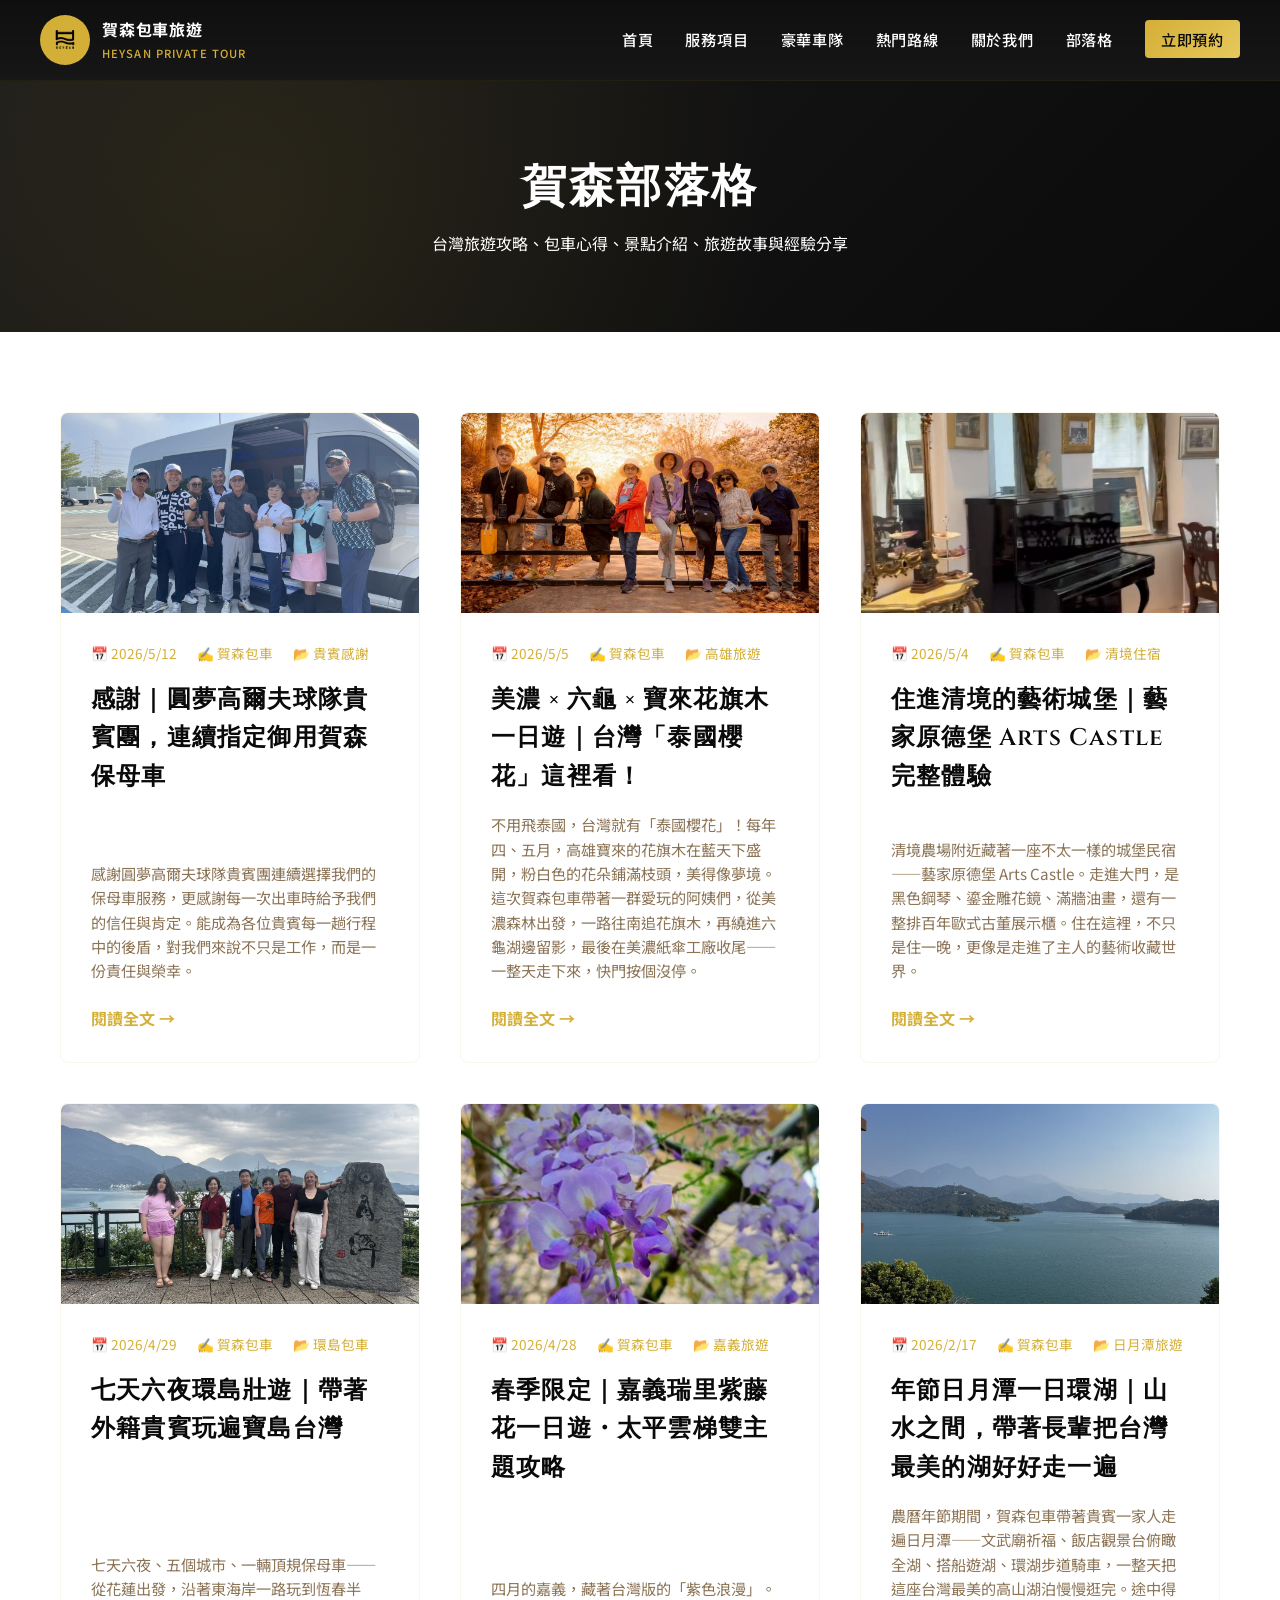
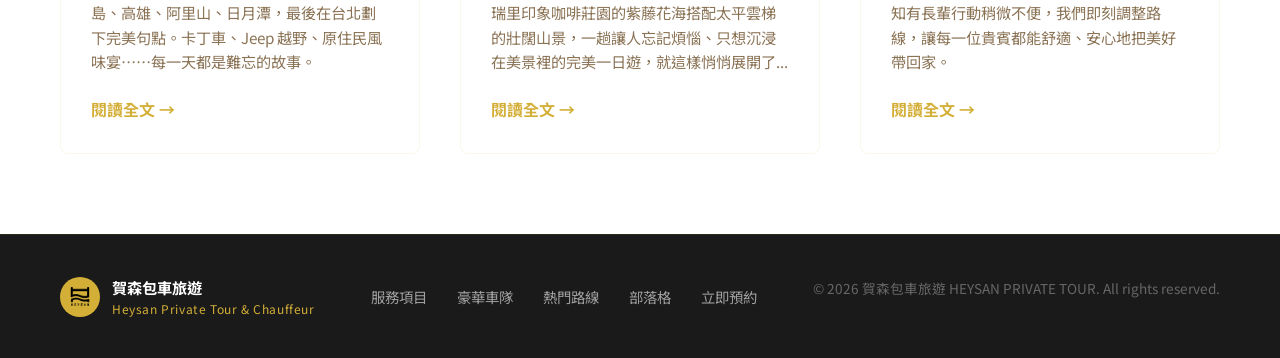
==== commit 513b790c: "fix(cn): detect edgeone.dev as China version" ====
--- a/blog/index.html
+++ b/blog/index.html
@@ -15,7 +15,7 @@
   <link rel="canonical" id="canonical-link" href="https://leadercarrental.github.io/hesun-V.2/blog/" />
   <!-- Google Analytics（中國版不載入）-->
   <script>
-    if (window.location.hostname !== 'leadercarrental779.pages.dev') {
+    if (window.location.hostname !== 'leadercarrental779.pages.dev' && !window.location.hostname.includes('edgeone.dev')) {
       var s = document.createElement('script');
       s.async = true;
       s.src = 'https://www.googletagmanager.com/gtag/js?id=G-S09SJTV4PD';
@@ -1036,7 +1036,7 @@
         if (line.startsWith('[YOUTUBE:')) {
           const m = line.match(/\[YOUTUBE:([^\]]+)\]/);
           if (m) {
-            if (window.location.hostname === 'leadercarrental779.pages.dev') {
+            if (window.location.hostname === 'leadercarrental779.pages.dev' || window.location.hostname.includes('edgeone.dev')) {
               html.push('<p style="text-align:center;color:#999;font-size:0.9rem;padding:16px 0;">📱 影片請至抖音搜尋「賀森包車」觀看</p>');
             } else {
               html.push(
@@ -1273,6 +1273,12 @@
       overlay.classList.add('open');
       overlay.scrollTop = 0;
       document.body.style.overflow = 'hidden';
+
+      // 中國版：文章內文也轉簡體
+      if (_isCN) {
+        const box = document.getElementById('articleContent');
+        if (box) walkAndConvert(box);
+      }
     }
 
     // 關閉文章
@@ -1323,8 +1329,27 @@
     // 初始化部落格
     renderBlog();
 
+    // ===== 繁→簡轉換工具（中國版專用）=====
+    const _isCN = window.location.hostname === 'leadercarrental779.pages.dev' || window.location.hostname.includes('edgeone.dev');
+
+    const _t2s = {'們':'们','來':'来','時':'时','國':'国','會':'会','說':'说','對':'对','體':'体','裡':'里','這':'这','麼':'么','個':'个','為':'为','與':'与','從':'从','長':'长','發':'发','還':'还','後':'后','過':'过','電':'电','讓':'让','問':'问','當':'当','開':'开','關':'关','動':'动','樣':'样','帶':'带','導':'导','遊':'游','遠':'远','風':'风','區':'区','線':'线','點':'点','號':'号','圖':'图','熱':'热','處':'处','設':'设','備':'备','間':'间','邊':'边','歡':'欢','應':'应','種':'种','術':'术','產':'产','業':'业','實':'实','場':'场','幫':'帮','書':'书','現':'现','進':'进','歷':'历','灣':'湾','讚':'赞','專':'专','親':'亲','觀':'观','話':'话','傳':'传','總':'总','氣':'气','強':'强','決':'决','廣':'广','廳':'厅','廟':'庙','館':'馆','龍':'龙','鳥':'鸟','魚':'鱼','貓':'猫','麵':'面','溫':'温','農':'农','縣':'县','鎮':'镇','鄉':'乡','橋':'桥','賓':'宾','預':'预','訂':'订','費':'费','價':'价','錢':'钱','購':'购','賣':'卖','買':'买','選':'选','擇':'择','語':'语','讀':'读','寫':'写','聽':'听','聲':'声','覺':'觉','愛':'爱','樂':'乐','廚':'厨','濕':'湿','數':'数','據':'据','樓':'楼','層':'层','頁':'页','題':'题','標':'标','節':'节','頭':'头','頻':'频','鐘':'钟','鐵':'铁','錶':'表','鍋':'锅','鏡':'镜','顯':'显','覽':'览','護':'护','藝':'艺','藥':'药','螢':'萤','蝦':'虾','貝':'贝','貨':'货','貴':'贵','質':'质','趨':'趋','躍':'跃','軟':'软','輕':'轻','輛':'辆','輝':'辉','輸':'输','輪':'轮','運':'运','遷':'迁','鄰':'邻','醫':'医','銀':'银','錦':'锦','門':'门','閃':'闪','閒':'闲','閱':'阅','陽':'阳','隨':'随','險':'险','離':'离','難':'难','雲':'云','霧':'雾','靜':'静','頂':'顶','類':'类','飛':'飞','飲':'饮','飽':'饱','駕':'驾','髮':'发','鬆':'松','黃':'黄','臺':'台','颱':'台','賞':'赏','纜':'缆','棧':'栈','燈':'灯','紅':'红','綠':'绿','藍':'蓝','濃':'浓','縱':'纵','緩':'缓','縮':'缩','繞':'绕','絲':'丝','織':'织','繡':'绣','滿':'满','漢':'汉','灑':'洒','煙':'烟','燦':'灿','爛':'烂','爺':'爷','獨':'独','環':'环','盡':'尽','碼':'码','純':'纯','終':'终','緊':'紧','聯':'联','舊':'旧','艙':'舱','葉':'叶','蓮':'莲','蓋':'盖','視':'视','評':'评','辦':'办','遶':'绕','醬':'酱','錯':'错','閣':'阁','隱':'隐','響':'响','驗':'验','歸':'归','烏':'乌','瀑':'瀑','潑':'泼','潔':'洁','澄':'澄','瑩':'莹','璃':'璃','琴':'琴','獸':'兽','瓏':'珑','異':'异','癒':'愈','碩':'硕','礎':'础','窩':'窝','簡':'简','糾':'纠','紐':'纽','經':'经','綜':'综','網':'网','緣':'缘','繁':'繁','纖':'纤','縫':'缝','補':'补','褲':'裤','裝':'装','複':'复','製':'制','覆':'覆','詢':'询','詳':'详','該':'该','誰':'谁','講':'讲','調':'调','論':'论','諮':'咨','識':'识','警':'警','讓':'让','變':'变','辭':'辞','辯':'辩','連':'连','適':'适','遍':'遍','這':'这','鍵':'键','鬥':'斗','鹹':'咸','麗':'丽','龜':'龟'};
+
+    function t2sConvert(str) {
+      return str.replace(/./gu, c => _t2s[c] || c);
+    }
+
+    function walkAndConvert(node) {
+      if (node.nodeType === Node.TEXT_NODE) {
+        const converted = t2sConvert(node.nodeValue);
+        if (converted !== node.nodeValue) node.nodeValue = converted;
+      } else if (node.nodeType === Node.ELEMENT_NODE &&
+                 node.tagName !== 'SCRIPT' && node.tagName !== 'STYLE') {
+        node.childNodes.forEach(walkAndConvert);
+      }
+    }
+
     // 中國版介面轉簡體
-    if (window.location.hostname === 'leadercarrental779.pages.dev') {
+    if (_isCN) {
       document.documentElement.lang = 'zh-Hans';
       document.title = '博客 | 贺森包车旅游';
       const md = document.querySelector('meta[name="description"]');
@@ -1366,7 +1391,7 @@
       }
 
       // 頁面載入後執行，確保動態渲染的文章卡片也套用
-      setTimeout(function() { walkNodes(document.body); }, 50);
+      setTimeout(function() { walkAndConvert(document.body); }, 50);
     }
   </script>
 </body>
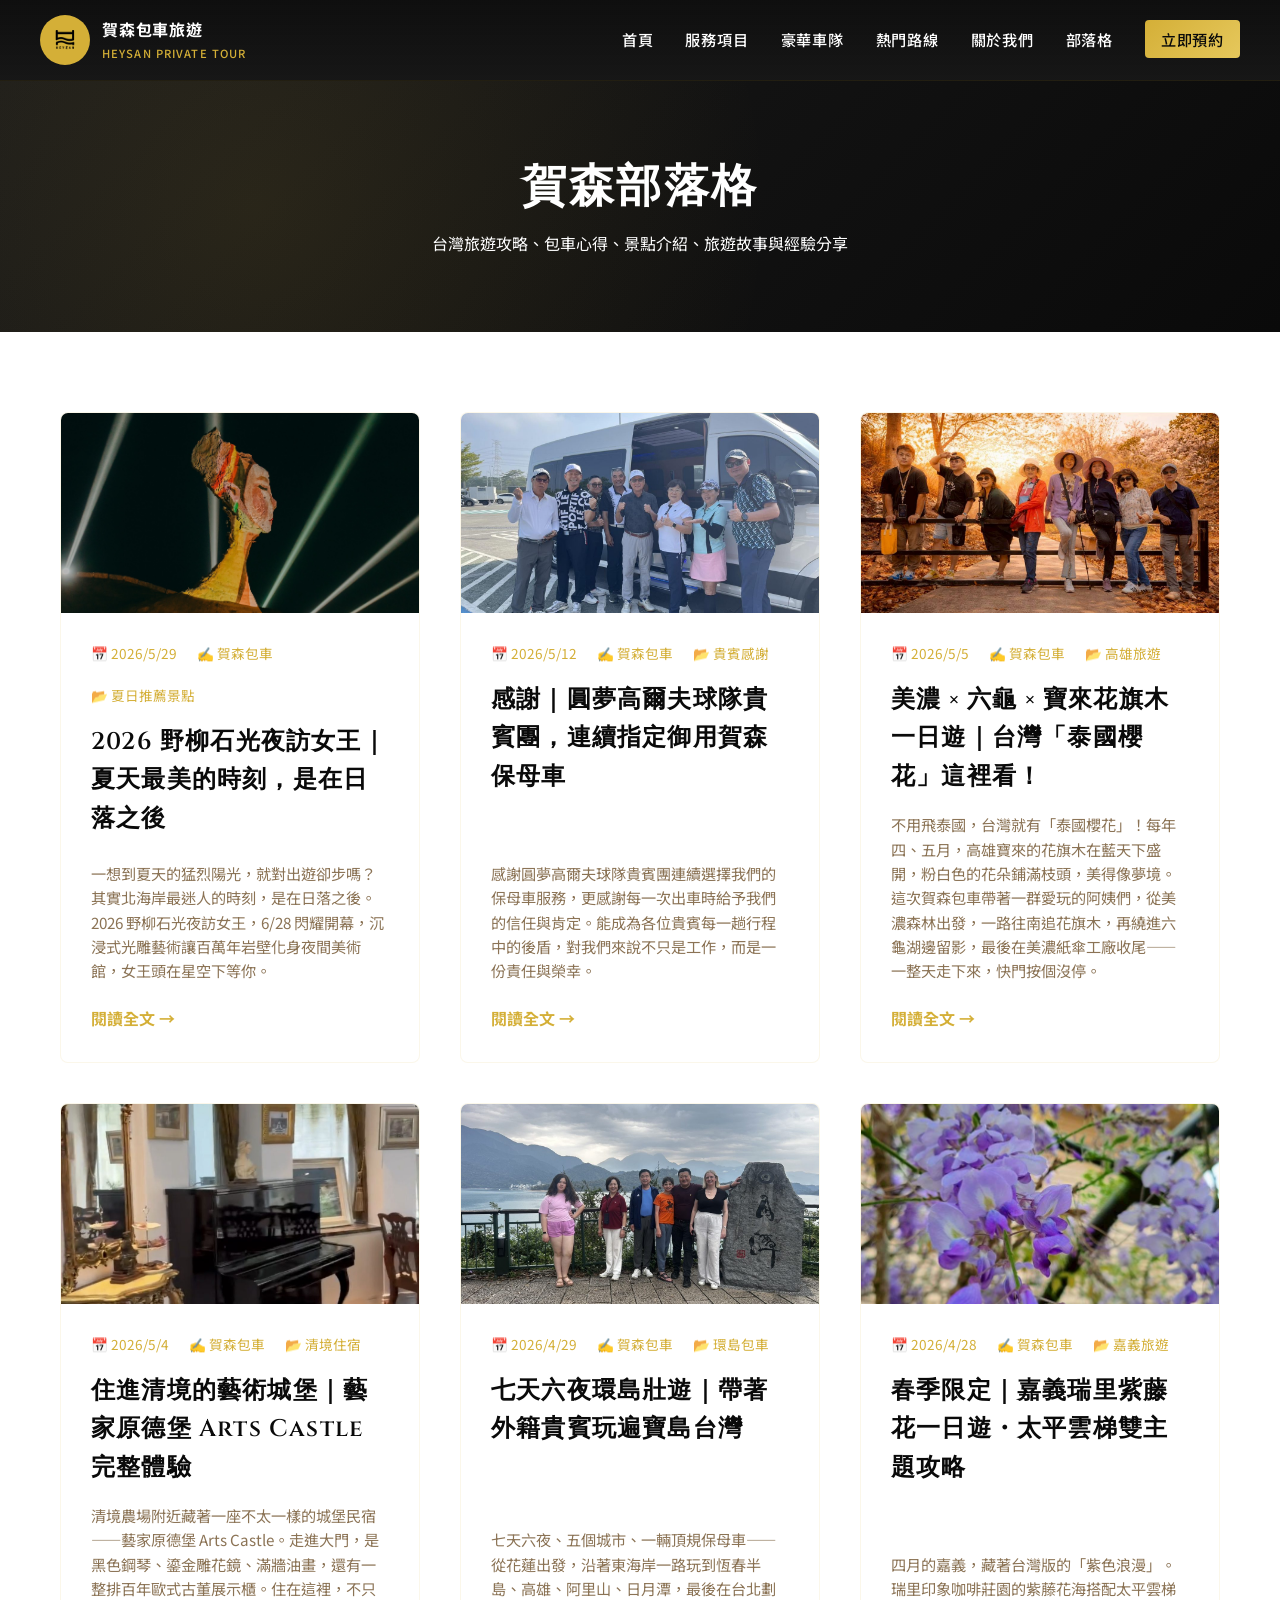
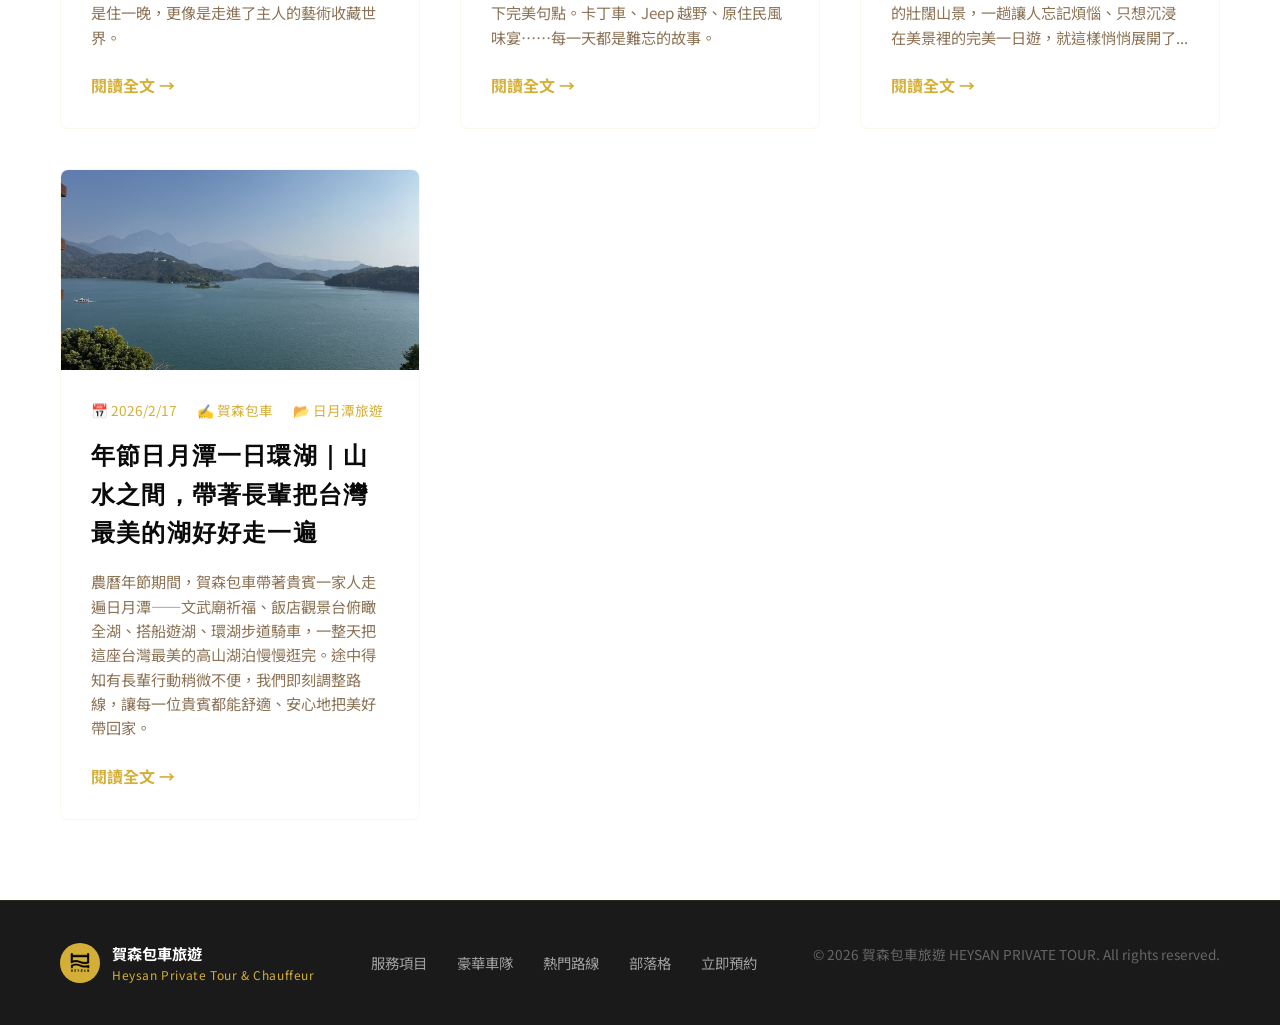
==== commit 6d2e21e7: "新增部落格文章：2026 野柳石光夜訪女王" ====
--- a/blog/index.html
+++ b/blog/index.html
@@ -15,7 +15,7 @@
   <link rel="canonical" id="canonical-link" href="https://leadercarrental.github.io/hesun-V.2/blog/" />
   <!-- Google Analytics（中國版不載入）-->
   <script>
-    if (window.location.hostname !== 'leadercarrental779.pages.dev' && !window.location.hostname.includes('edgeone.dev')) {
+    if (window.location.hostname !== 'leadercarrental779.pages.dev' && !window.location.hostname.includes('edgeone.dev') || window.location.hostname.includes('edgeone.cool')) {
       var s = document.createElement('script');
       s.async = true;
       s.src = 'https://www.googletagmanager.com/gtag/js?id=G-S09SJTV4PD';
@@ -583,6 +583,60 @@
     // 部落格數據 - 可以編輯這個數組來添加文章
     const blogPosts = [
       {
+        id: 12,
+        title: '2026 野柳石光夜訪女王｜夏天最美的時刻，是在日落之後',
+        date: '2026-05-29',
+        author: '賀森包車',
+        category: '夏日推薦景點',
+        slug: 'yehliu-night',
+        keywords: ['野柳夜訪女王', '野柳石光', '野柳地質公園', '北海岸旅遊', '台灣夏日活動', '夜間景點台灣', '新北包車', '北海岸包車', '賀森包車', '台灣包車旅遊'],
+        emoji: '👑',
+        image: 'images/yehliu-night/S__27132132_0.jpg',
+        excerpt: '一想到夏天的猛烈陽光，就對出遊卻步嗎？其實北海岸最迷人的時刻，是在日落之後。2026 野柳石光夜訪女王，6/28 閃耀開幕，沉浸式光雕藝術讓百萬年岩壁化身夜間美術館，女王頭在星空下等你。',
+        content: `一想到夏天的猛烈陽光，就對出遊卻步嗎？
+
+其實，北海岸最迷人的時刻，是在日落之後。
+
+入夜後的海風微涼，少了白天的悶熱與黏膩，取而代之的是令人驚豔的璀璨光影。
+
+[IMAGE:images/yehliu-night/S__27132132_0.jpg]
+
+一年一度的國際級藝術盛典——「2026 野柳石光夜訪女王」將在 6/28 閃耀開幕！
+
+野柳地質公園將化身為「沉浸式夜間地景美術館」。漫步在潮汐藝廊，看絢麗光雕打在百萬年岩壁上；經典的「女王頭」在星空下，與您展開跨時空對話。這絕對是一場視覺與感官的極致饗宴。
+
+[PAIR:images/yehliu-night/S__27132133_0.jpg|images/yehliu-night/S__27132134_0.jpg]
+
+【活動路線一覽】
+
+[IMAGE:images/yehliu-night/map.png]
+
+整個園區規劃了六大展區，從入口的「星潮光境」出發，途經「潮汐藝廊」的絢麗光雕裝置，穿越「仿真區」，再走向「儡影幻境」與「女王頭區」的「女王的畫布」，最後繞回「公主的畫室」——每一個轉角都是一幀新的驚喜。
+
+【票價資訊】
+
+[IMAGE:images/yehliu-night/ticket.png]
+
+📅 活動時間：2026/6/28（日）- 7/12（日），每日 18:30 - 21:00
+📍 地點：野柳地質公園（新北市萬里區野柳里港東路 167-1 號）
+🎟️ 入場時段：18:30、19:30（最後入場 20:00）
+
+票價一覽：
+✓ 假日票（週五～週日）：250 元
+✓ 平日票（週一～週四）：225 元
+✓ 團體票（20 人以上）：200 元
+✓ 敬老票（65 歲以上）：150 元
+✓ 12 歲以下、身心障礙者、野柳居民：免費
+
+每日限量進場，維持最高觀賞品質。國際旅客持門票及護照，還可兌換限量紀念品一份。
+
+【賀森帶你去夜遊】
+
+北海岸線道路蜿蜒，自駕停車不易，夜間接送更是一大考驗。讓賀森的豪華保母車帶你去，坐得舒服、不用煩惱停車，欣賞完夜景輕鬆回家。
+
+歡迎透過官方 LINE @car779 與我們聯繫，為您客製北海岸一日遊行程。`
+      },
+      {
         id: 11,
         title: '年節日月潭一日環湖｜山水之間，帶著長輩把台灣最美的湖好好走一遍',
         date: '2026-02-17',
@@ -1036,7 +1090,7 @@
         if (line.startsWith('[YOUTUBE:')) {
           const m = line.match(/\[YOUTUBE:([^\]]+)\]/);
           if (m) {
-            if (window.location.hostname === 'leadercarrental779.pages.dev' || window.location.hostname.includes('edgeone.dev')) {
+            if (window.location.hostname === 'leadercarrental779.pages.dev' || window.location.hostname.includes('edgeone.dev') || window.location.hostname.includes('edgeone.cool')) {
               html.push('<p style="text-align:center;color:#999;font-size:0.9rem;padding:16px 0;">📱 影片請至抖音搜尋「賀森包車」觀看</p>');
             } else {
               html.push(
@@ -1330,7 +1384,7 @@
     renderBlog();
 
     // ===== 繁→簡轉換工具（中國版專用）=====
-    const _isCN = window.location.hostname === 'leadercarrental779.pages.dev' || window.location.hostname.includes('edgeone.dev');
+    const _isCN = window.location.hostname === 'leadercarrental779.pages.dev' || window.location.hostname.includes('edgeone.dev') || window.location.hostname.includes('edgeone.cool');
 
     const _t2s = {'們':'们','來':'来','時':'时','國':'国','會':'会','說':'说','對':'对','體':'体','裡':'里','這':'这','麼':'么','個':'个','為':'为','與':'与','從':'从','長':'长','發':'发','還':'还','後':'后','過':'过','電':'电','讓':'让','問':'问','當':'当','開':'开','關':'关','動':'动','樣':'样','帶':'带','導':'导','遊':'游','遠':'远','風':'风','區':'区','線':'线','點':'点','號':'号','圖':'图','熱':'热','處':'处','設':'设','備':'备','間':'间','邊':'边','歡':'欢','應':'应','種':'种','術':'术','產':'产','業':'业','實':'实','場':'场','幫':'帮','書':'书','現':'现','進':'进','歷':'历','灣':'湾','讚':'赞','專':'专','親':'亲','觀':'观','話':'话','傳':'传','總':'总','氣':'气','強':'强','決':'决','廣':'广','廳':'厅','廟':'庙','館':'馆','龍':'龙','鳥':'鸟','魚':'鱼','貓':'猫','麵':'面','溫':'温','農':'农','縣':'县','鎮':'镇','鄉':'乡','橋':'桥','賓':'宾','預':'预','訂':'订','費':'费','價':'价','錢':'钱','購':'购','賣':'卖','買':'买','選':'选','擇':'择','語':'语','讀':'读','寫':'写','聽':'听','聲':'声','覺':'觉','愛':'爱','樂':'乐','廚':'厨','濕':'湿','數':'数','據':'据','樓':'楼','層':'层','頁':'页','題':'题','標':'标','節':'节','頭':'头','頻':'频','鐘':'钟','鐵':'铁','錶':'表','鍋':'锅','鏡':'镜','顯':'显','覽':'览','護':'护','藝':'艺','藥':'药','螢':'萤','蝦':'虾','貝':'贝','貨':'货','貴':'贵','質':'质','趨':'趋','躍':'跃','軟':'软','輕':'轻','輛':'辆','輝':'辉','輸':'输','輪':'轮','運':'运','遷':'迁','鄰':'邻','醫':'医','銀':'银','錦':'锦','門':'门','閃':'闪','閒':'闲','閱':'阅','陽':'阳','隨':'随','險':'险','離':'离','難':'难','雲':'云','霧':'雾','靜':'静','頂':'顶','類':'类','飛':'飞','飲':'饮','飽':'饱','駕':'驾','髮':'发','鬆':'松','黃':'黄','臺':'台','颱':'台','賞':'赏','纜':'缆','棧':'栈','燈':'灯','紅':'红','綠':'绿','藍':'蓝','濃':'浓','縱':'纵','緩':'缓','縮':'缩','繞':'绕','絲':'丝','織':'织','繡':'绣','滿':'满','漢':'汉','灑':'洒','煙':'烟','燦':'灿','爛':'烂','爺':'爷','獨':'独','環':'环','盡':'尽','碼':'码','純':'纯','終':'终','緊':'紧','聯':'联','舊':'旧','艙':'舱','葉':'叶','蓮':'莲','蓋':'盖','視':'视','評':'评','辦':'办','遶':'绕','醬':'酱','錯':'错','閣':'阁','隱':'隐','響':'响','驗':'验','歸':'归','烏':'乌','瀑':'瀑','潑':'泼','潔':'洁','澄':'澄','瑩':'莹','璃':'璃','琴':'琴','獸':'兽','瓏':'珑','異':'异','癒':'愈','碩':'硕','礎':'础','窩':'窝','簡':'简','糾':'纠','紐':'纽','經':'经','綜':'综','網':'网','緣':'缘','繁':'繁','纖':'纤','縫':'缝','補':'补','褲':'裤','裝':'装','複':'复','製':'制','覆':'覆','詢':'询','詳':'详','該':'该','誰':'谁','講':'讲','調':'调','論':'论','諮':'咨','識':'识','警':'警','讓':'让','變':'变','辭':'辞','辯':'辩','連':'连','適':'适','遍':'遍','這':'这','鍵':'键','鬥':'斗','鹹':'咸','麗':'丽','龜':'龟'};
 
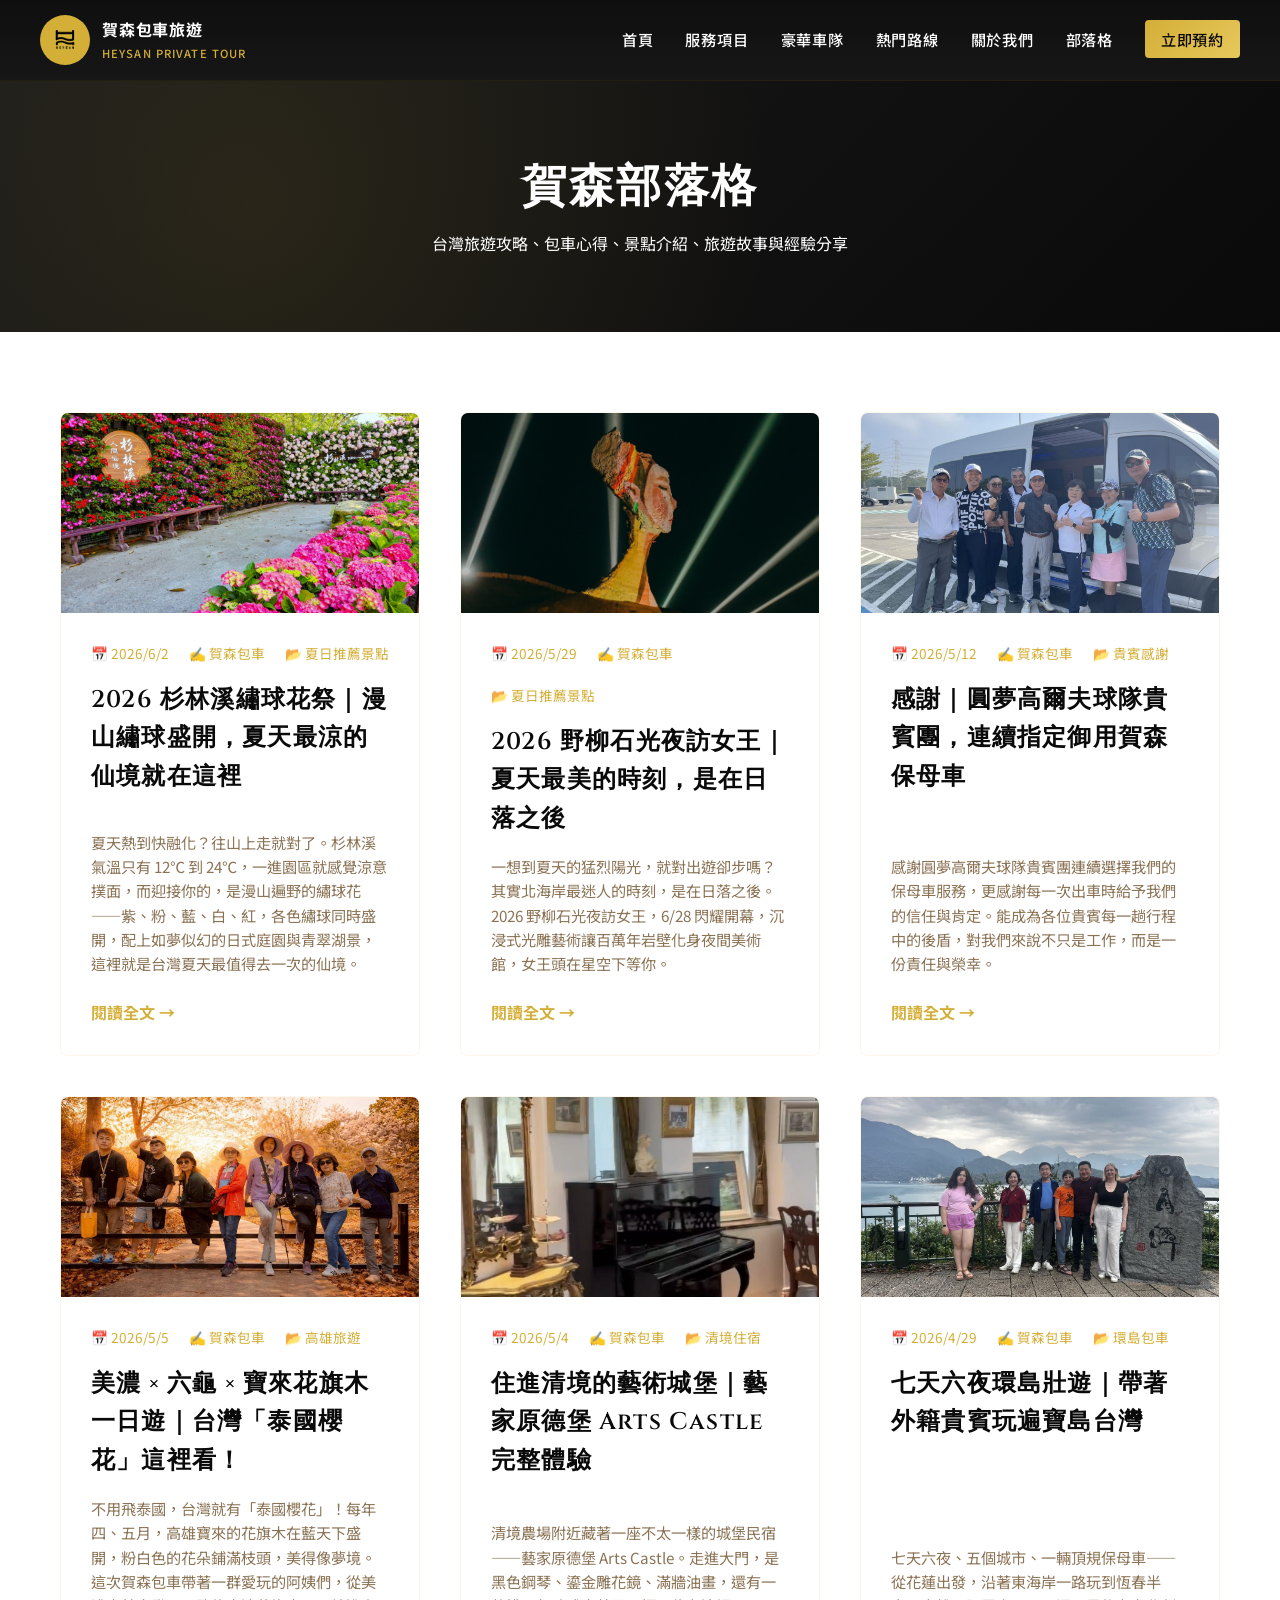
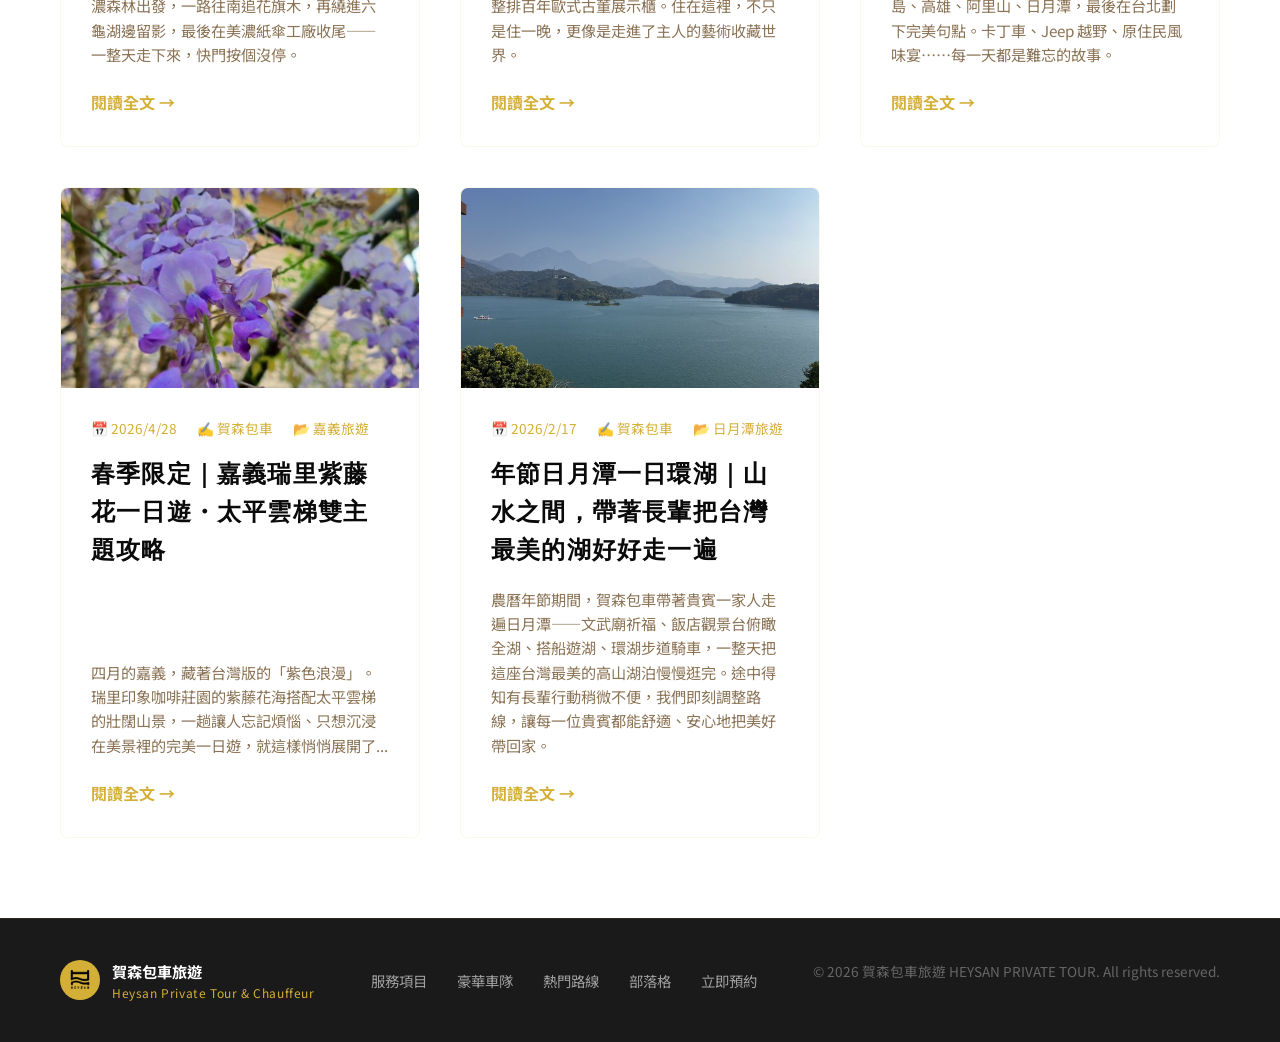
==== commit 01dc6e52: "新增部落格文章：2026 杉林溪繡球花祭" ====
--- a/blog/index.html
+++ b/blog/index.html
@@ -583,6 +583,103 @@
     // 部落格數據 - 可以編輯這個數組來添加文章
     const blogPosts = [
       {
+        id: 13,
+        title: '2026 杉林溪繡球花祭｜漫山繡球盛開，夏天最涼的仙境就在這裡',
+        date: '2026-06-02',
+        author: '賀森包車',
+        category: '夏日推薦景點',
+        slug: 'sunlinsi-hydrangea',
+        keywords: ['杉林溪繡球花', '杉林溪繡球花祭', '杉林溪旅遊', '南投包車', '台灣花季', '夏日景點台灣', '中部包車', '賀森包車', '台灣包車旅遊', '繡球花台灣'],
+        emoji: '🌸',
+        image: 'images/sunlinsi-hydrangea/707427495_1404668075021971_1391427785100962868_n.jpg',
+        excerpt: '夏天熱到快融化？往山上走就對了。杉林溪氣溫只有 12℃ 到 24℃，一進園區就感覺涼意撲面，而迎接你的，是漫山遍野的繡球花——紫、粉、藍、白、紅，各色繡球同時盛開，配上如夢似幻的日式庭園與青翠湖景，這裡就是台灣夏天最值得去一次的仙境。',
+        content: `夏天的城市，熱到懷疑人生。
+
+但你知道嗎？就在南投的山裡頭，有一個地方，氣溫只有 12℃ 到 24℃，而且正好是一年中最美的時候。
+
+那裡叫做**杉林溪**，而現在，漫山的繡球花正在等你。
+
+[IMAGE:images/sunlinsi-hydrangea/708547518_1404666621688783_672235681414507017_n.jpg]
+
+【繡球花祭：一片花海，顏色多到讓你站著忘記走路】
+
+踏進杉林溪的那一刻，迎面撲來的不只是涼意，是顏色。
+
+粉的、紫的、藍的、白的、鮮紅的——各種顏色的繡球花一叢叢擠著盛開，爭豔，卻又說不出的和諧。陽光從林梢篩落，每一朵都像是被特別點亮。
+
+[PAIR:images/sunlinsi-hydrangea/706474323_1404667771688668_4357943928536181200_n.jpg|images/sunlinsi-hydrangea/706489940_1404666611688784_366631503972997714_n.jpg]
+
+尤其是那片大片藍紫色的繡球花海，搭配背後火紅的紫葉楓，這個配色組合，大自然居然能配得這麼好看。
+
+[IMAGE:images/sunlinsi-hydrangea/706704888_1404668078355304_7613814442363006503_n.jpg]
+
+走著走著，顏色還會繼續變——從粉紅過渡到淡紫，再到純白，像是有人把調色盤整個打翻在山坡上。
+
+[IMAGE:images/sunlinsi-hydrangea/707137588_1404666608355451_3778121698111479173_n.jpg]
+
+【日式庭園：美到讓你覺得不像在台灣】
+
+杉林溪最讓人驚喜的，不只有繡球花，還有那座精緻的日式庭園。
+
+水池倒映著山嵐，紅楓、綠樹、各色花朵圍繞四周，晨霧從林間飄過，陽光穿透樹梢打在水面——站在這裡，你會懷疑自己是不是走進了京都的某個寺院。
+
+[IMAGE:images/sunlinsi-hydrangea/705937133_1404666641688781_2367418307589290845_n.jpg]
+
+這種氣氛，是很難用照片完整傳達的，要親身站在那裡，才能感受到那種靜。
+
+【蝴蝶戲珠花：低調的配角，其實也很搶眼】
+
+花季期間，杉林溪除了繡球花，還有另一種讓人驚豔的花——**蝴蝶戲珠花**。
+
+白色的花瓣配著黃色的花蕊，枝枒伸展的姿態輕盈飄逸，跟繡球花的豐滿圓潤完全不同的風格，卻意外地相配。
+
+[PAIR:images/sunlinsi-hydrangea/706003968_1404668055021973_6547314428210149597_n.jpg|images/sunlinsi-hydrangea/706538468_1404667095022069_1253910980135949110_n.jpg]
+
+走在步道上遇見它，會讓人忍不住停下來多看幾眼。
+
+【紅楓步道：以為是秋天，其實是夏天】
+
+更妙的是，杉林溪的紫葉楓在夏天照樣火紅。
+
+陽光從楓葉縫隙穿透，光影落在步道上，走在這條路上，很難不拍照。
+
+[IMAGE:images/sunlinsi-hydrangea/706504951_1404667128355399_9014530537512411438_n.jpg]
+
+楓紅搭繡球，這個組合只有杉林溪給得了你。
+
+【繡球花拱門步道：走進去就是主角】
+
+園區裡有一段粉色繡球花圍繞的拱門步道，兩側花叢茂密，走在裡面就像走進了一幅畫。
+
+[IMAGE:images/sunlinsi-hydrangea/708501614_1404667785022000_6145003927989280019_n.jpg]
+
+來這裡的人，幾乎沒有人走過去不停下來拍照的。
+
+【湖景：安靜、清澈，讓人想發呆】
+
+逛完花區，可以走到湖邊坐一坐。
+
+杉林溪的湖水清澈碧綠，倒映著整片山林與藍天，靜靜站在湖邊，什麼都不想，只想發呆。
+
+[IMAGE:images/sunlinsi-hydrangea/707248456_1404667515022027_3753732708760467052_n.jpg]
+
+這種景色，光憑想像是感受不到的，要去了才知道。
+
+【賀森帶你上山賞花，輕鬆無壓力】
+
+杉林溪地處山區，道路蜿蜒，自駕需要應付彎道，還要找停車位，花了力氣到山上，體力已經去了一半。
+
+不如讓賀森的豪華保母車帶你去——坐得舒服、不用開車、不用導航，你只需要準備好相機，享受每一段沿途風景。
+
+✓ 中部出發，彈性接送
+✓ 全程專業司機陪同，熟悉山區路線
+✓ 行程可依需求客製，一家大小、朋友同遊都適合
+
+📩 歡迎透過官方 LINE @car779 與我們聯繫，告訴我們你的日期，我們幫你把這趟花季之旅安排得剛剛好。
+
+杉林溪，今年夏天，不能缺席的那一頁。`
+      },
+      {
         id: 12,
         title: '2026 野柳石光夜訪女王｜夏天最美的時刻，是在日落之後',
         date: '2026-05-29',
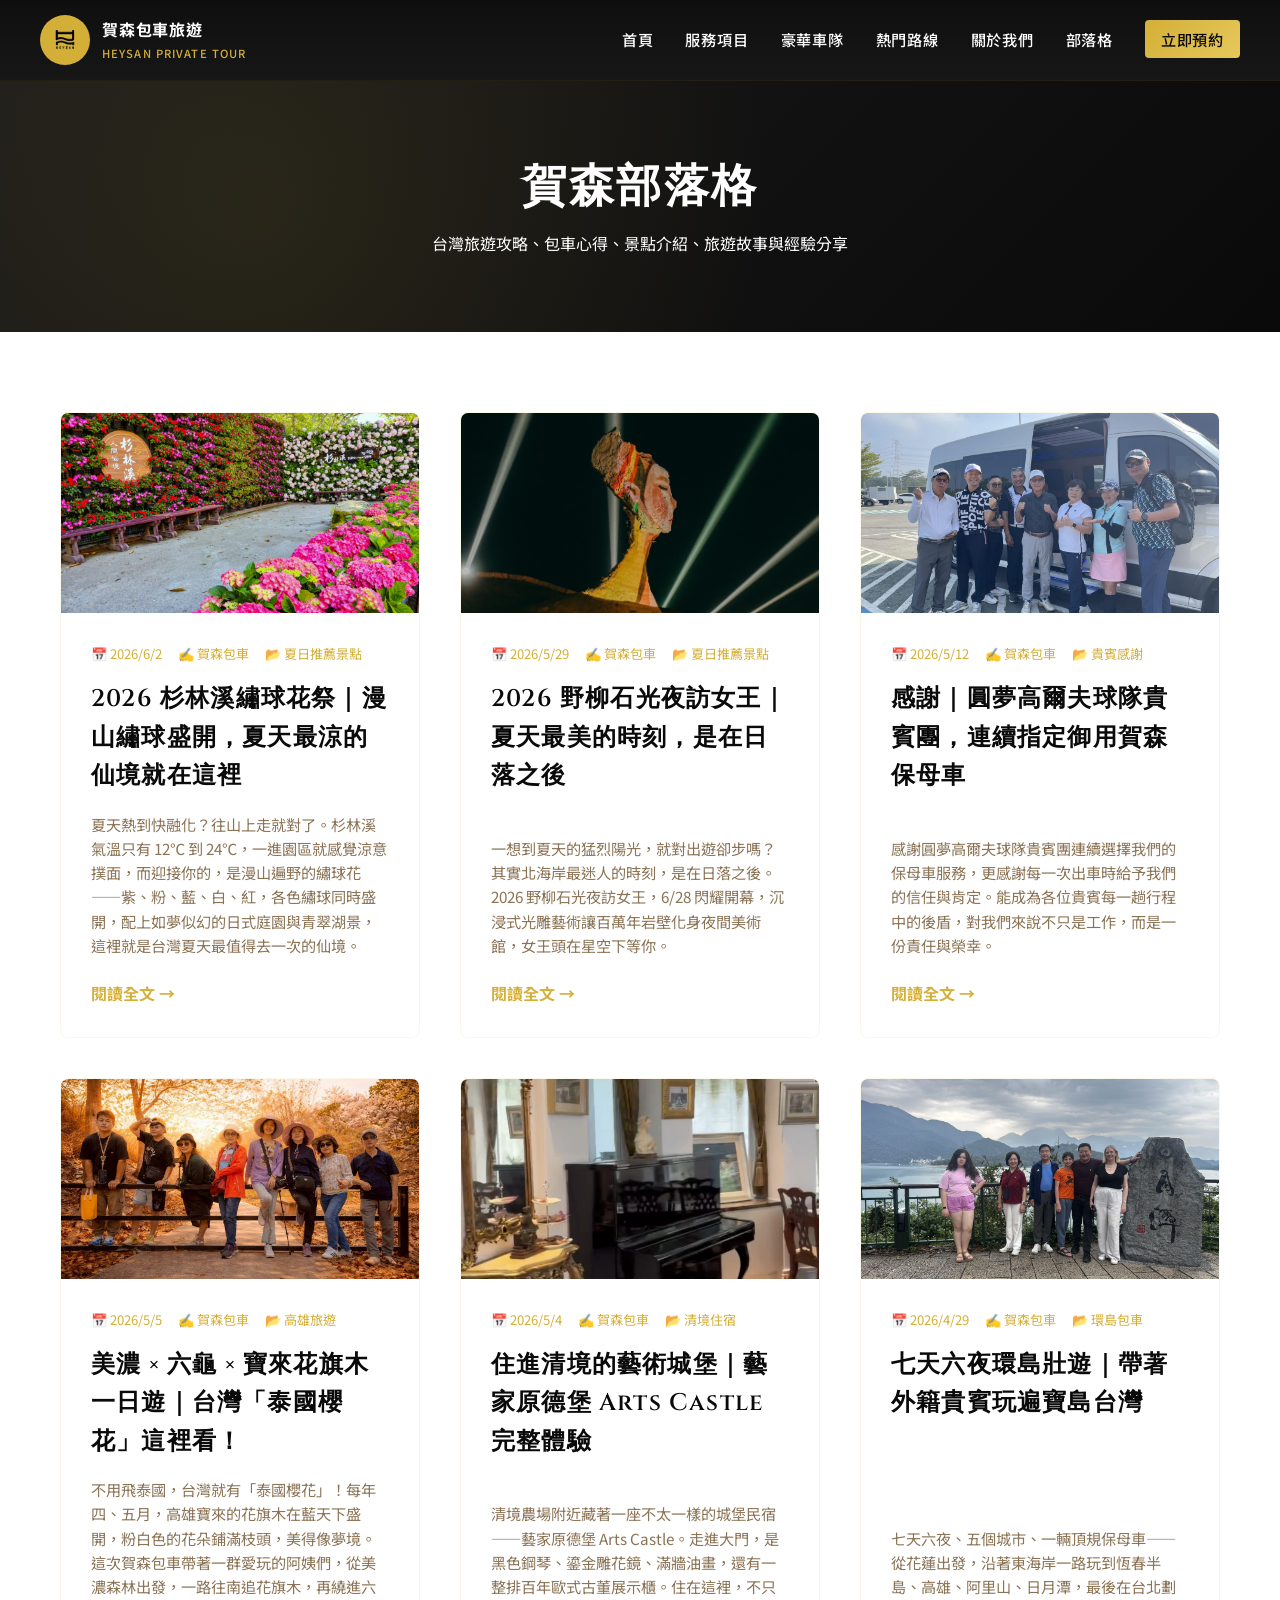
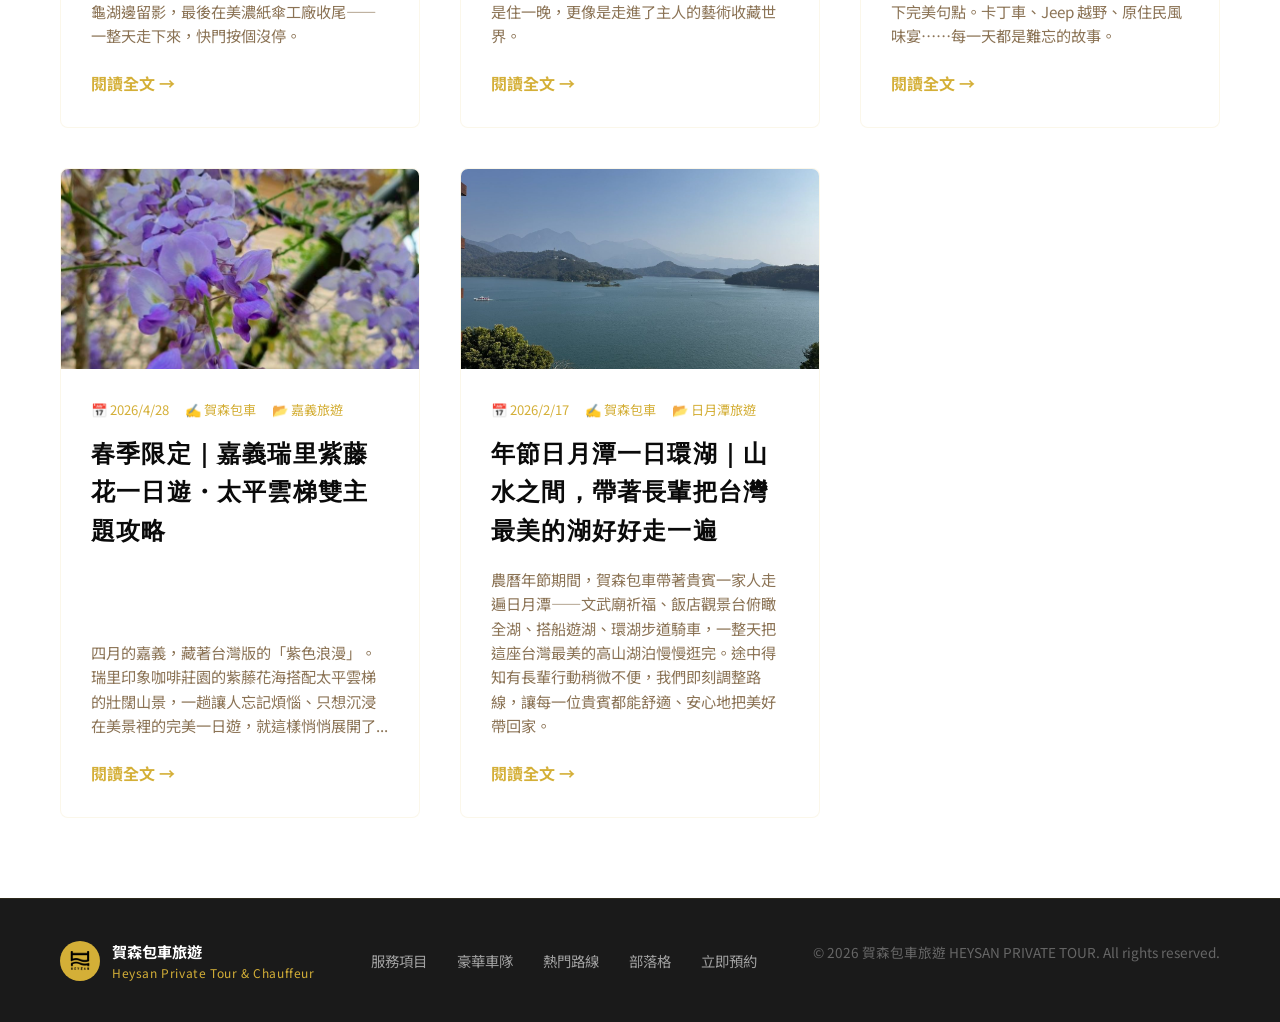
==== commit 90313cc9: "修正 blog 卡片 meta 排版：縮小間距避免分類換行" ====
--- a/blog/index.html
+++ b/blog/index.html
@@ -127,8 +127,8 @@
 
     .blog-meta {
       display: flex;
-      gap: 20px;
-      font-size: 0.85rem;
+      gap: 10px 16px;
+      font-size: 0.82rem;
       color: var(--color-gold);
       margin-bottom: 1rem;
       flex-wrap: wrap;
@@ -137,7 +137,8 @@
     .blog-meta span {
       display: flex;
       align-items: center;
-      gap: 5px;
+      gap: 4px;
+      white-space: nowrap;
     }
 
     .blog-card h3 {
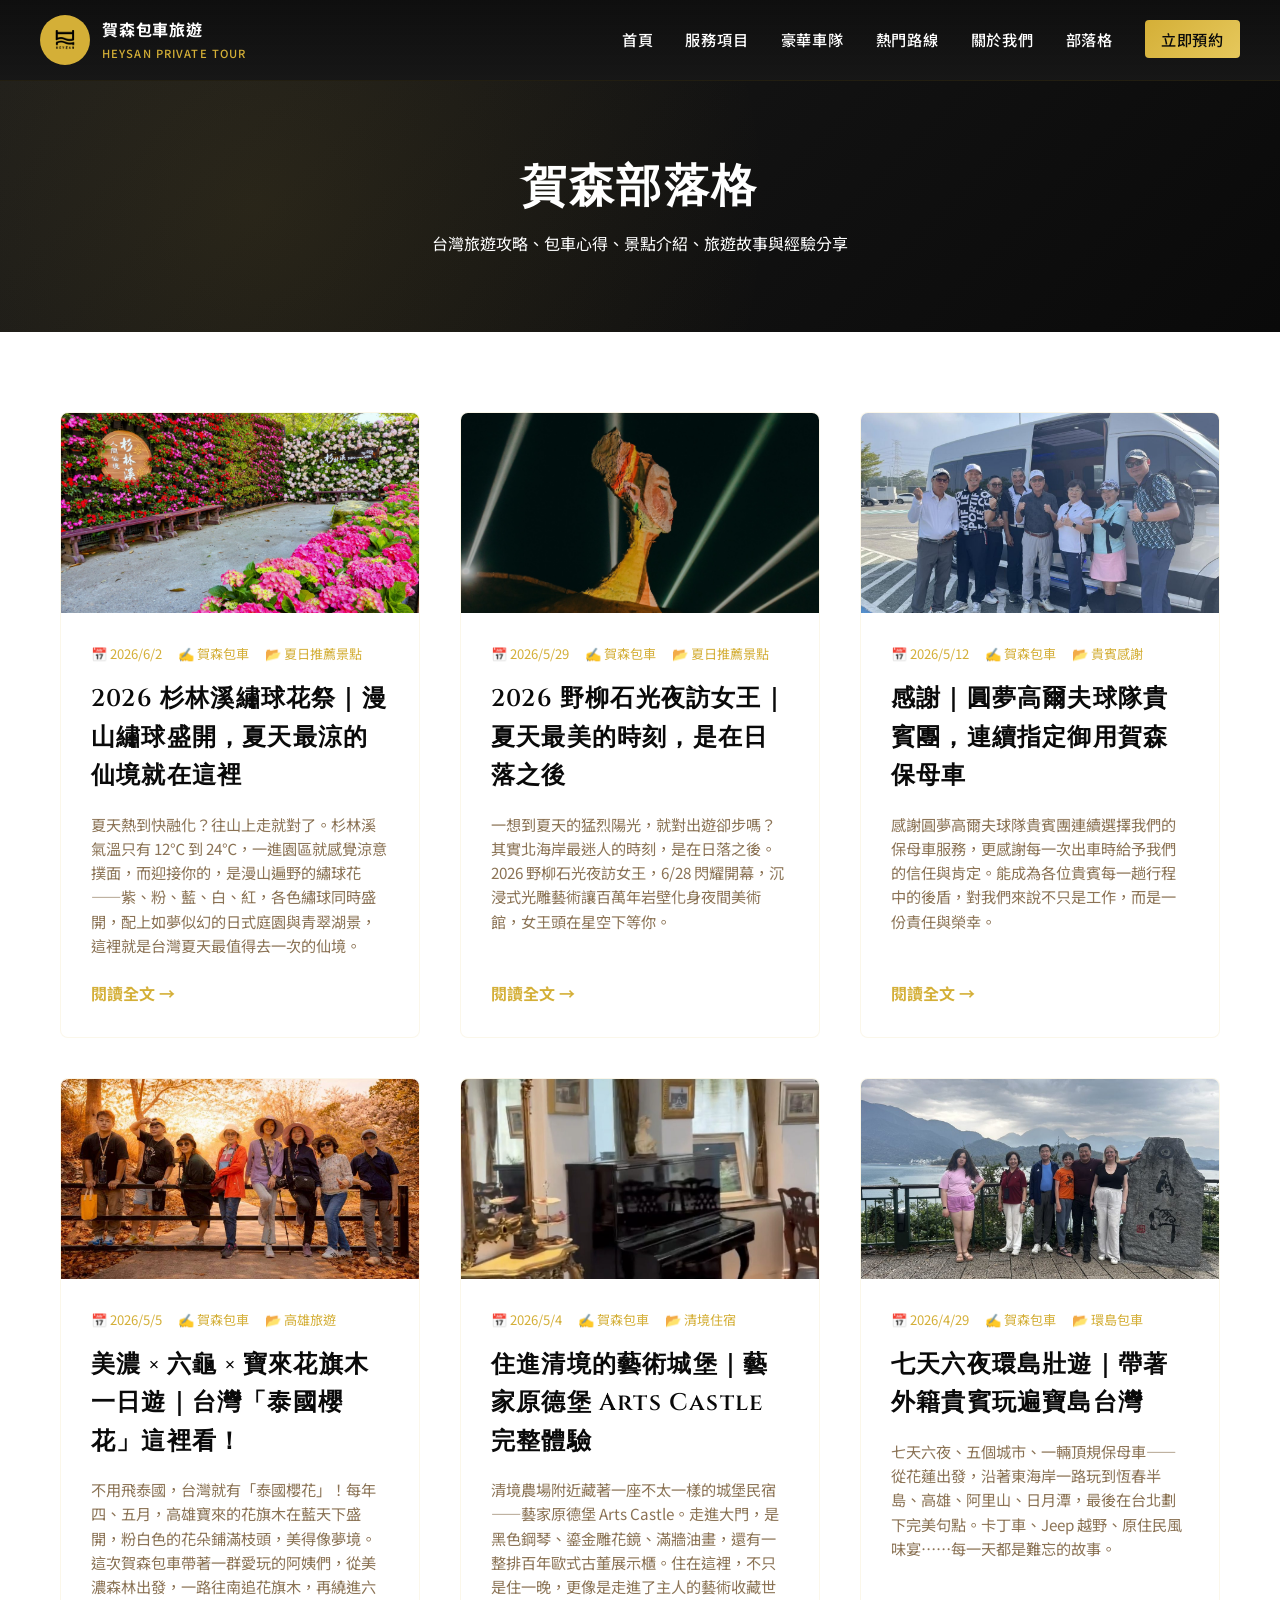
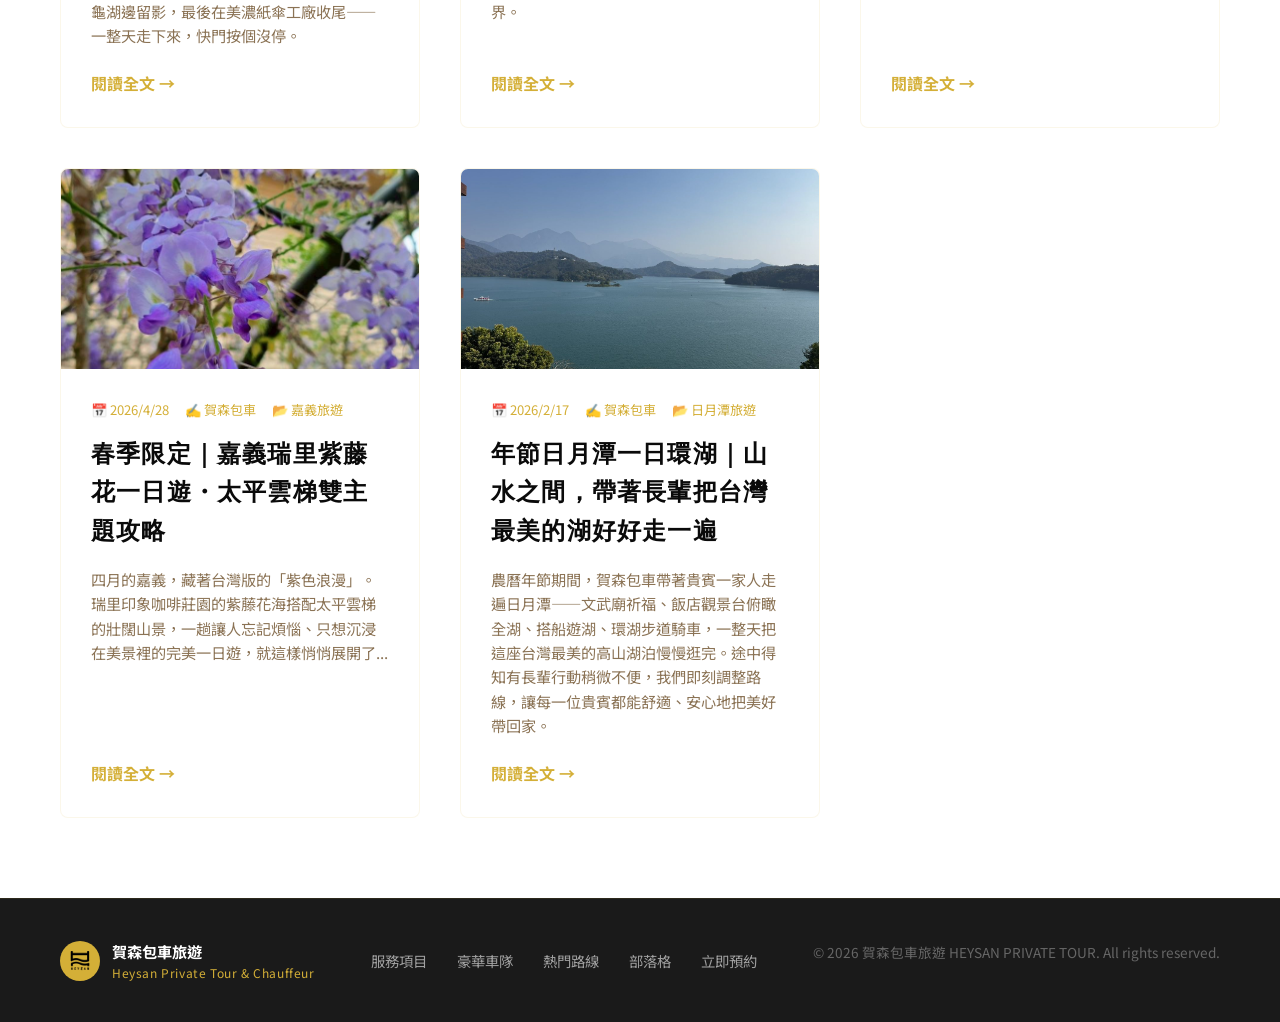
==== commit bad83b3c: "修正 blog 卡片標題與內文間距不一致：flex-grow 移至摘要段落" ====
--- a/blog/index.html
+++ b/blog/index.html
@@ -144,7 +144,6 @@
     .blog-card h3 {
       color: var(--color-dark);
       margin-bottom: 1rem;
-      flex-grow: 1;
     }
 
     .blog-card p {
@@ -152,6 +151,7 @@
       font-size: 0.95rem;
       line-height: 1.6;
       margin-bottom: 1.5rem;
+      flex-grow: 1;
     }
 
     .blog-link {
